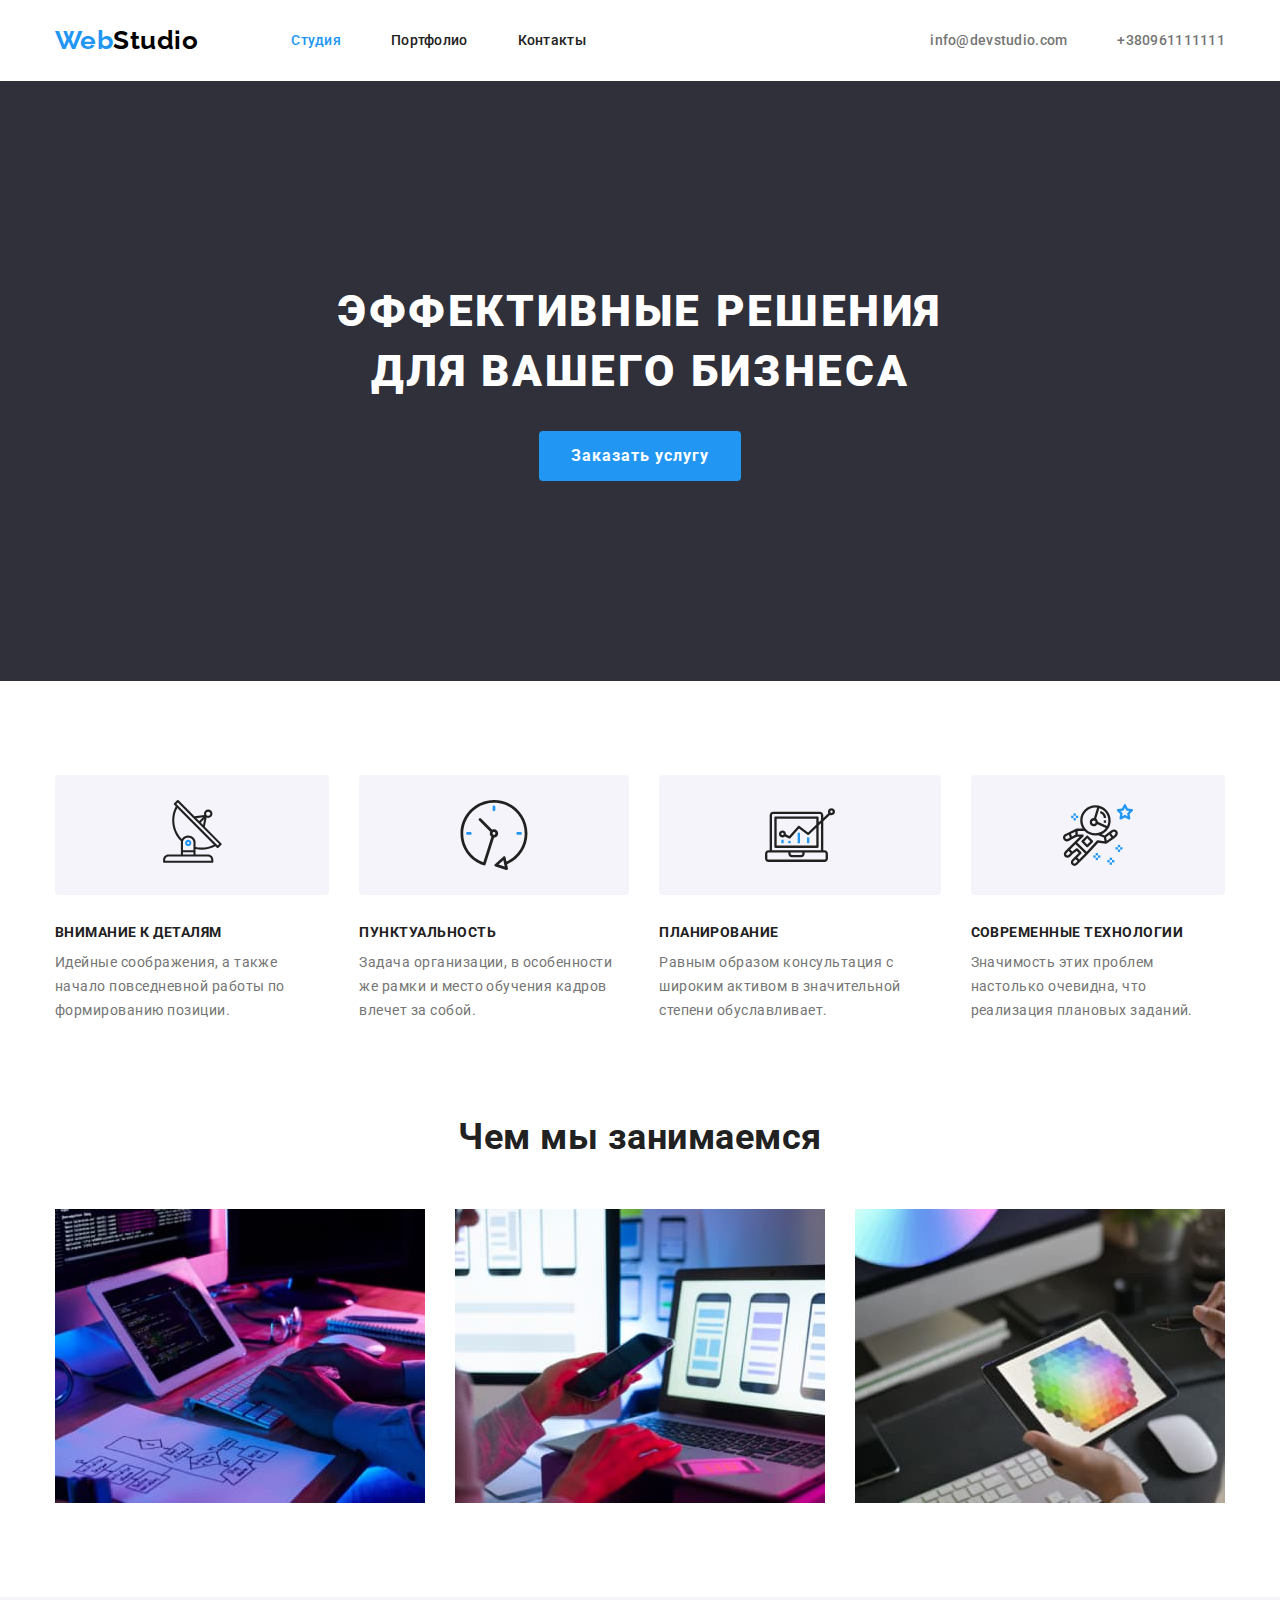
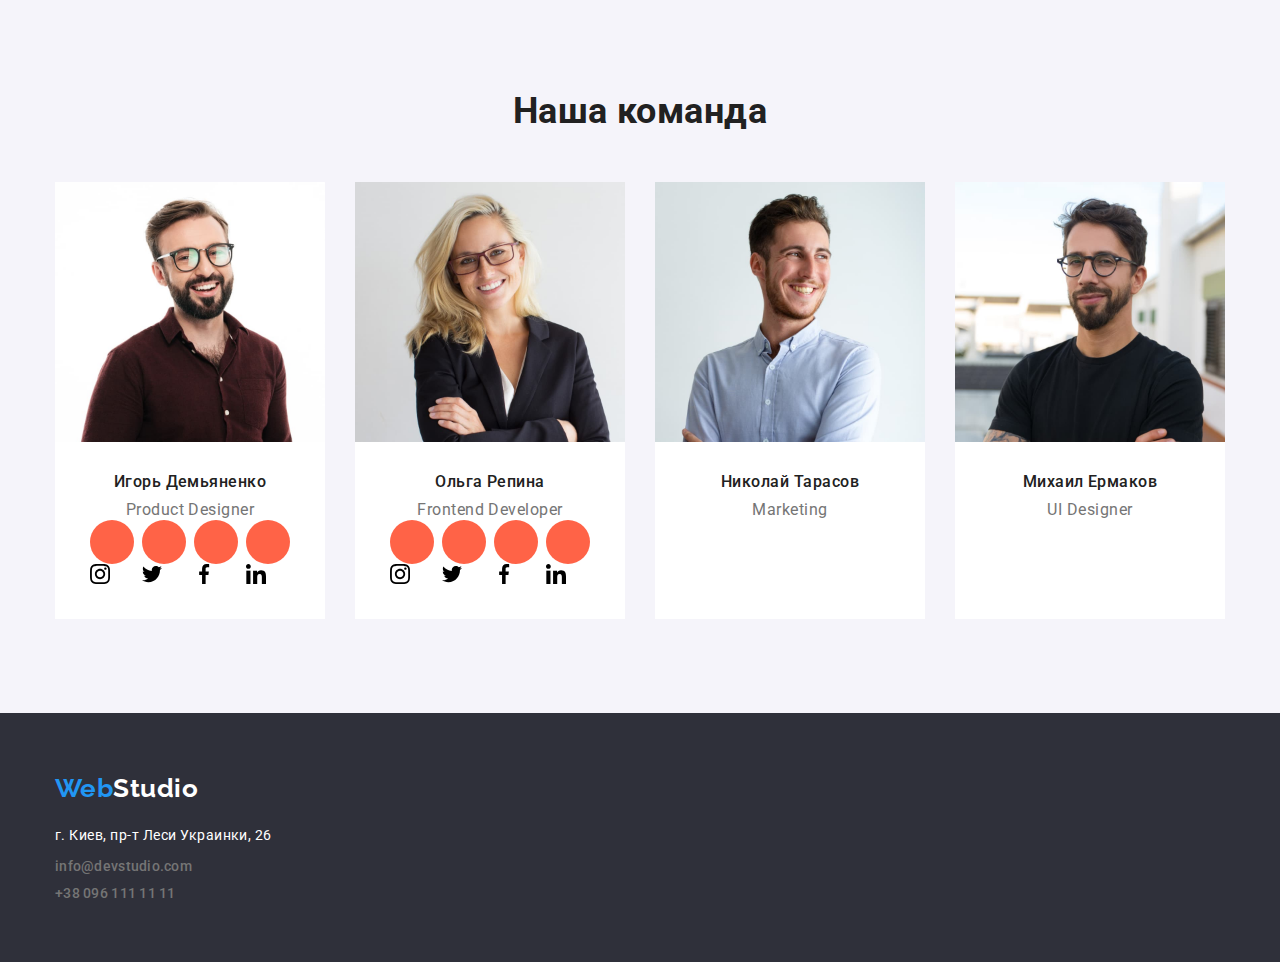
==== index.html @ 2768b6f4 "Добавляет иконки" ====
<!DOCTYPE html>
<html lang="ru">
<head>
    <meta charset="UTF-8">
    <meta http-equiv="X-UA-Compatible" content="IE=edge">
    <meta name="viewport" content="width=device-width, initial-scale=1.0">
    <title>Document</title>
    <link rel="preconnect" href="https://fonts.gstatic.com">
    <link href="https://fonts.googleapis.com/css2?family=Raleway:wght@700&family=Roboto:wght@400;500;700;900&display=swap" rel="stylesheet">
    <link rel="stylesheet" href="https://cdnjs.cloudflare.com/ajax/libs/modern-normalize/1.0.0/modern-normalize.min.css">
    <link rel="stylesheet" href="./css/styles.css">
</head>
<body>
    <!-- Шапка профиля -->
    <header class="header">
        <div class="container header-container">
        <nav class="navigation">
            <a class="logo underline" href="./index.html"> Web<span class="black-logo">Studio</span></a>
            <ul class="list menu">
                <li class="menu-item">
                    <a class="nav-link underline current " href="./index.html">Студия</a>
                </li>
                <li class="menu-item">
                    <a class="nav-link underline " href="./portfolio.html">Портфолио</a>
                </li>
                <li class="menu-item">
                    <a class="nav-link underline " href="">Контакты</a>
                </li>
            </ul>
        </nav>
        <!-- Адрес -->
        <ul class="list social">
            <li class="menu-item">
                
                <a class="social-links underline" href="mailto:info@devstudio.com">info@devstudio.com
                </a>
            </li>
            <li class="menu-item">
    
                <a class="social-links underline" href="tel:+380961111111">+380961111111</a></li>
        </ul>
    </div>
    </header>
           <!-- Герой -->
            <section class="section-background">
                    <h1 class="description">
                        Эффективные решения <br>для вашего бизнеса           
                     </h1>
                     <button class="button" type="button">Заказать услугу</button>   
            </section>
            <section class="section">
               <div class="container">
                <h2 class="visually-hidden">Особенности</h2>
                <ul class="list features">
                    <li class="features-text">
                        <div class="icon-bd">
                            <svg class="icon">
                                <use href="./images/symbol.svg#icon-antenna"></use>
                            </svg>
                        </div>
                        <h3 class="title">Внимание к деталям</h3>
                        <p class="text">Идейные соображения, а также начало повседневной работы по формированию позиции.  </p>

                    </li>
                    <li class="features-text">
                        <div class="icon-bd">
                            <svg class="icon">
                                <use href="./images/symbol.svg#icon-clock"></use>
                            </svg>
                        </div>
                        <h3 class="title">Пунктуальность</h3>
                        <p class="text">Задача организации, в особенности же рамки и место обучения кадров влечет за собой.  </p>
                    </li>
                    <li class="features-text">
                        <div class="icon-bd">
                            <svg class="icon">
                                <use href="./images/symbol.svg#icon-diagram"></use>
                            </svg>
                        </div>
                        <h3 class="title"  >Планирование</h3>
                        <p class="text">Равным образом консультация с широким активом в значительной степени обуславливает.  </p>
                    </li>
                    <li class="features-text">
                        <div class="icon-bd">
                            <svg class="icon">
                                <use href="./images/symbol.svg#icon-astronaut"></use>
                            </svg>
                        </div>
                        <h3 class="title"  >Современные технологии</h3>
                        <p class="text">Значимость этих проблем настолько очевидна, что реализация плановых заданий.  </p>
                    </li>
                </ul>
               </div>
            </section>
            <!--Чем мы занимаемся-->
            <section class="section-heading">
                   <div class="container">
                    <h2 class="heading">Чем мы занимаемся</h2>
                    <ul class="list work-item">
                        <li class="item">
                            <img src="./images/box1.jpg" alt="Человек печатает на клавиатуре" width="370">
                        </li>
                        <li class="item">
                            <img src="./images/img.jpg" alt="Телефон" width="370">
                        </li>
                        <li class="item">
                             <img src="./images/box3.jpg" alt="Планшет" width="370">
                        </li>
                    </ul>
                   </div>
        </section>
            <!--  команда  -->
            <section class="staff section">
        <div class="container">
            <h2 class="heading">Наша команда</h2>
                    <ul class="list-staff list ">
                        <li class="list-item-staff">
                    <img src="./images/1.jpg" alt="фото сотрудника 1" width="270">
                    <div class="staff-list-content">
                        <h3 class="title-list">Игорь Демьяненко</h3>
                    <p class="text-work" lang="en">Product Designer</p>
                   
                    <ul class="social-list list">
                        <li class="social-list-item">
                            <a class="social-list-link underline" href=""></a>
                            <svg class="social-list-icon">
                                <use href="./images/symbol.svg#icon-instagram"></use>
                            </svg>

                        </li>

                        <li class="social-list-item">
                            <a class="social-list-link underline" href=""></a>
                            <svg class="social-list-icon">
                                <use href="./images/symbol.svg#icon-twitter"></use>
                            </svg>
                        </li>

                        <li class="social-list-item">
                            <a class="social-list-link underline" href=""></a>
                            <svg class="social-list-icon">
                                <use href="./images/symbol.svg#icon-facebook"></use>
                            </svg>
                        </li>

                        <li class="social-list-item">
                            <a class="social-list-link underline" href=""></a>
                            <svg class="social-list-icon">
                                <use href="./images/symbol.svg#icon-linkedin"></use>
                            </svg>
                        </li>

                    </ul>
                    </div>
                        </li>
                        <li class="list-item-staff">
                    <img src="./images/2.jpg" alt="фото сотрудника 2" width="270">
                    <div class="staff-list-content">
                        <h3 class="title-list">Ольга Репина</h3>
                    <p class="text-work" lang="en">Frontend Developer</p>
                    <ul class="social-list list">
                        <li class="social-list-item">
                            <a class="social-list-link underline" href=""></a>
                            <svg class="social-list-icon">
                                <use href="./images/symbol.svg#icon-instagram"></use>
                            </svg>

                        </li>

                        <li class="social-list-item">
                            <a class="social-list-link underline" href=""></a>
                            <svg class="social-list-icon">
                                <use href="./images/symbol.svg#icon-twitter"></use>
                            </svg>
                        </li>

                        <li class="social-list-item">
                            <a class="social-list-link underline" href=""></a>
                            <svg class="social-list-icon">
                                <use href="./images/symbol.svg#icon-facebook"></use>
                            </svg>
                        </li>

                        <li class="social-list-item">
                            <a class="social-list-link underline" href=""></a>
                            <svg class="social-list-icon">
                                <use href="./images/symbol.svg#icon-linkedin"></use>
                            </svg>
                        </li>

                    </ul>
                    </div>
                        </li>
                        <li class="list-item-staff">
                    <img src="./images/3.jpg" alt="фото сотрудника 3 " width="270">
                    <div class="staff-list-content">
                        <h3 class="title-list">Николай Тарасов</h3>
                    <p class="text-work" lang="en">Marketing</p>
                    </div>
                        </li>
                        <li class="list-item-staff">
                    <img src="./images/4.jpg" alt="фото сотрудника 4" width="270">
                    <div class="staff-list-content">
                        <h3 class="title-list">Михаил Ермаков</h3>
                    <p class="text-work" lang="en">UI Designer</p>
                    </div>
                        </li>
                        </ul>
        </div>
            </section>
            <!-- Футер -->
            <main>
            <footer class="page-footer">
               <div class="container">
                <a class="logo-footer underline" href="./index.html"> Web<span class="white-logo">Studio</span></a>
                <address class="address">
                    <ul class="list address-link-footer">
                        <li class="list-item-list">
                            <a class="address-link  underline" href="https://goo.gl/maps/HCuwmD3rSAXzaj4Q9"
                                target="_blank"
                                rel="noreferrer noopener">г. Киев, пр-т Леси Украинки, 26</a>
                        </li>
                        <li class="list-item-list">
                        <a class="social-links-footer underline" href="mailto:info@devstudio.com">info@devstudio.com</a> 
                    </li>
                    <li class="list-item-list">
                        <a class="social-links-footer underline" href="tel:+380961111111">+38 096 111 11 11</a>
                    </li>
            </ul>
            </address>
               </div>
    
            </footer>
    </main>
</body>
</html>
---- css/styles.css ----
:root {
    --title-color: #212121;
    --main-font: 'Roboto', sans-serif;
    --accent-color: #2196F3;
    --logo-text: #000000;
    --page-color:#ffffff;
    --text-color:#757575;
    --background-color:#2F303A;
    --lines-for-frame: #eeeeee ;
}

h1,
h2,
h3,
h4,
h5,
h6,
p {
  margin-top: 0;
  margin-bottom: 0;
}

ul,
ol {
  margin-top: 0;
  margin-bottom: 0;
  padding-left: 0;
}

img {
  display: block;
}

.underline{
    text-decoration: none;
        }
        
.list{
    list-style: none;
}

.section{
  padding-top: 94px;
  padding-bottom: 94px;
}
.section-heading{
  padding-bottom: 94px;
}

body{
    color:  var(--title-color);
    font-family: var(--main-font);
    letter-spacing: 0.03em;
}

.container{
    width: 1200px;
    padding-left: 15px;
    padding-right: 15px;
    margin-left: auto;
    margin-right: auto; 

 
  }
/* ЛОГОТИП */
.logo, .black-logo{
font-family: 'Raleway', sans-serif;
font-weight: 700;
font-size: 26px;
line-height: 1.20;
color: var(--accent-color);
}

.logo{
  margin-right: 93px;
  display: inline-block;
}

.black-logo{
    color: var(--logo-text) ;   
}
.white-logo{
    color: var(--page-color);
}

/* ============= COMPONENTS ============= */

.header-container {
    display: flex;
    align-items: center;
    justify-content: space-between;
  
  }

.navigation {
  display: flex;
    align-items: center;
  }

.menu {
    display: flex;
    align-items: center;
  }
  .menu-item:not(:last-child){
  margin-right: 50px;    
  }
  
  .header {
    padding-top: 25px;
    padding-bottom: 25px;
  }

.nav-link{
font-weight: 500;
font-size: 14px;
line-height: 1.14;
letter-spacing: 0.02em;
color: var(--title-color);  
}

.nav-link:hover,
.nav-link:focus{
color: var(--accent-color);
}

.current{
    color: var(--accent-color);
}

.social{
display: flex;

}

    /* КНОПКА  */
.button{
background: var(--accent-color);
font-family: inherit;
font-weight: 700;
font-size: 16px;
line-height: 1.87;
align-items: center;
text-align: center;
letter-spacing: 0.06em;
padding: 10px 32px;
color: var(--page-color);
border: none;
cursor: pointer;
display: flex;
margin: 0 auto;
border-radius: 4px;

}

.button:hover{
  background-color: #188ce8;
  box-shadow: 0px 4px 4px rgba(0, 0, 0, 0.15);
}
/* ГОЛОВНОЙ ЗАГОЛОВОК */
.section-background{
  background: var(--background-color);
  padding-top:200px;
  padding-bottom: 200px;  
}

.paragraph-text{
  font-size: 14px;
  line-height: 24px;
  color: var(--text-color);
  }

.main-title{
font-weight: 700;
font-size: 14px;
line-height: 1.14;
text-transform: uppercase;
color: var(--title-color);
}

.description{
 font-weight: 900;
font-size: 44px;
line-height: 60px;
letter-spacing: 0.06em;
text-transform: uppercase;
text-align: center;
color: var(--page-color);
margin-bottom: 30px;
}

.staff{
  background-color:  #F5F4FA;;
}

.heading{
font-weight: 700;
font-size: 36px;
line-height: 1.16;
text-align: center;
margin-bottom: 50px;
}

.text-work{
    font-size: 16px;
    line-height: 1.18;
    text-align: center;
    color: var(--text-color); 
}

.title{
font-weight: 700;
font-size: 14px;
line-height: 1.14;
margin-bottom: 10px;
text-transform: uppercase;
}

.text{
font-size: 14px;
line-height: 1.71;
color: var(--text-color);
}
.title-list-card{
  font-weight: 700;
font-size: 18px;
line-height: 2;
letter-spacing: 0.06em;
color: var(--title-color);
margin-bottom: 10px;
}

.title-list{
  font-weight: 500;
  font-size: 16px;
  line-height: 1.19;
  text-align: center;
  margin-bottom: 10px;
  color: var(--title-color);

}

.text-list{
font-size: 16px;
line-height: 1.87;
color: var(--text-color);
}

.list-staff{
display: flex;
margin-left: -30px;
margin-top: -30px;
}

.list-item-staff{
  flex-basis: calc((100% - 120px) / 4);
  margin-left: 30px;
  margin-top: 30px;
  background-color: var(--page-color);
}
.staff-list-content{
padding-top: 30px;
padding-bottom: 30px;
 margin-left: 35px;
margin-right: 35px;
}

.item{
flex-basis: calc((100% - 90px) / 3);
margin-left: 30px;
margin-top: 30px;
}

.work-item{
display: flex;
margin-left: -30px;
  margin-top: -30px;
}

.features{
  display: flex;
  margin-left: -30px;
  margin-top: -30px;
}

.features-text{
margin-left: 30px;
margin-top: 30px;
}
                /* КНОПКА ПОРТФОЛИО */
              
.button-list{
  cursor: pointer;
  font-family: inherit;
  font-weight: 500;
  font-size: 16px;
  line-height: 1.62;
  text-align: center;
  padding: 6px 22px;
  border-radius: 4px;
  border-style: none;

  }
  .button-list:hover,
  .button-list:focus{
  background-color: var(--accent-color);
  color: var(--page-color);
  box-shadow: 0px 3px 1px rgba(0, 0, 0, 0.1), 0px 1px 2px rgba(0, 0, 0, 0.08), 0px 2px 2px rgba(0, 0, 0, 0.12);
  }

.list-button-list{
display: flex;
justify-content: center;
margin: 0 0 50px 0;
}
.button-title:not(:last-child){
  margin-right: 8px;
}
              /* КОНЕЦ КНОПКА ПОРТФОЛИО */

              /* ПОТФОЛИО КАРТОЧКИ */

.card-list{
padding: 20px 24px;
border-left: 1px solid  var(--lines-for-frame)  ;
border-bottom: 1px solid var(--lines-for-frame)  ;
border-right: 1px solid  var(--lines-for-frame) ;
}             
              
.card-set{
  display: flex;
  flex-wrap: wrap;

margin-left: -30px;
  margin-top: -30px;
}

.card{
  flex-basis: calc(100% / 3 - 30px);
  margin-left: 30px;
  margin-top: 30px;
}

/* КОНЕЦ ФОРТФОЛИО КАРТОЧКИ */

/* ФУТЕР */
.page-footer{
    background: var(--background-color);
    padding: 60px 15px;
    margin-bottom: 0;
 }

 .address{
   font-style: normal;
 }              

.list-item-list:not(:last-child){
  margin-bottom: 9px;
}
/* ЛОГОТИП ФУТЕР */

.logo-footer{
  font-family: 'Raleway', sans-serif;
  font-weight: 700;
  font-size: 26px;
  line-height: 1.19;
  color: var(--accent-color);
  margin-bottom: 20px;
  display: inline-block;
}

.white-logo{
  color: var(--page-color);
}

/* КОНЕЦ ЛОГОТИПА */
.address-link{
  font-size: 14px;
  line-height: 1.71;
  color: var(--page-color);    
  
}
.address-link:hover,
.address-link:focus{
  color: var(--accent-color);
}

.social-links{
  font-weight: 500;
  font-size: 14px;
  line-height: 1.14;
  letter-spacing: 0.02em;
  color: var(--text-color);
} 

  .social-links:hover,
  .social-links:focus{
  color: var(--accent-color);
  }

.social-links-footer{
  font-weight: 500;
  font-size: 14px;
  line-height: 1.14;
  letter-spacing: 0.02em;
  color: var(--text-color);
}

.social-links-footer:hover,
.social-links-footer:focus{
  color: var(--accent-color);
}
  /* КОНЕЦ ФУТЕРА */
  
  .visually-hidden {
    position: absolute;
    width: 1px;
    height: 1px;
    margin: -1px;
    border: 0;
    padding: 0;
    
    white-space: nowrap;
    clip-path: inset(100%);
    clip: rect(0 0 0 0);
    overflow: hidden;
  }

.social-list{
  display: flex;
justify-content: space-between;
}



.social-list-link{
display: flex;
justify-content: center;
align-items: center;
width: 44px;
height: 44px;
background-color: tomato;
border-radius: 50%;


}

.social-list-link:hover .social-list-icon,
.social-list-link:focus .social-list-icon {
fill: var(--accent-color);
}


.social-list-icon{
width: 20px;
height: 20px;
}

.icon-bd{
  height: 120px;
  border-radius: 4px;
  margin-bottom: 30px;
  background-color: #F5F4FA;
  display: flex;
  justify-content: center;
  align-items: center;
}

.icon{
  width: 70px;
  height: 70px;
}
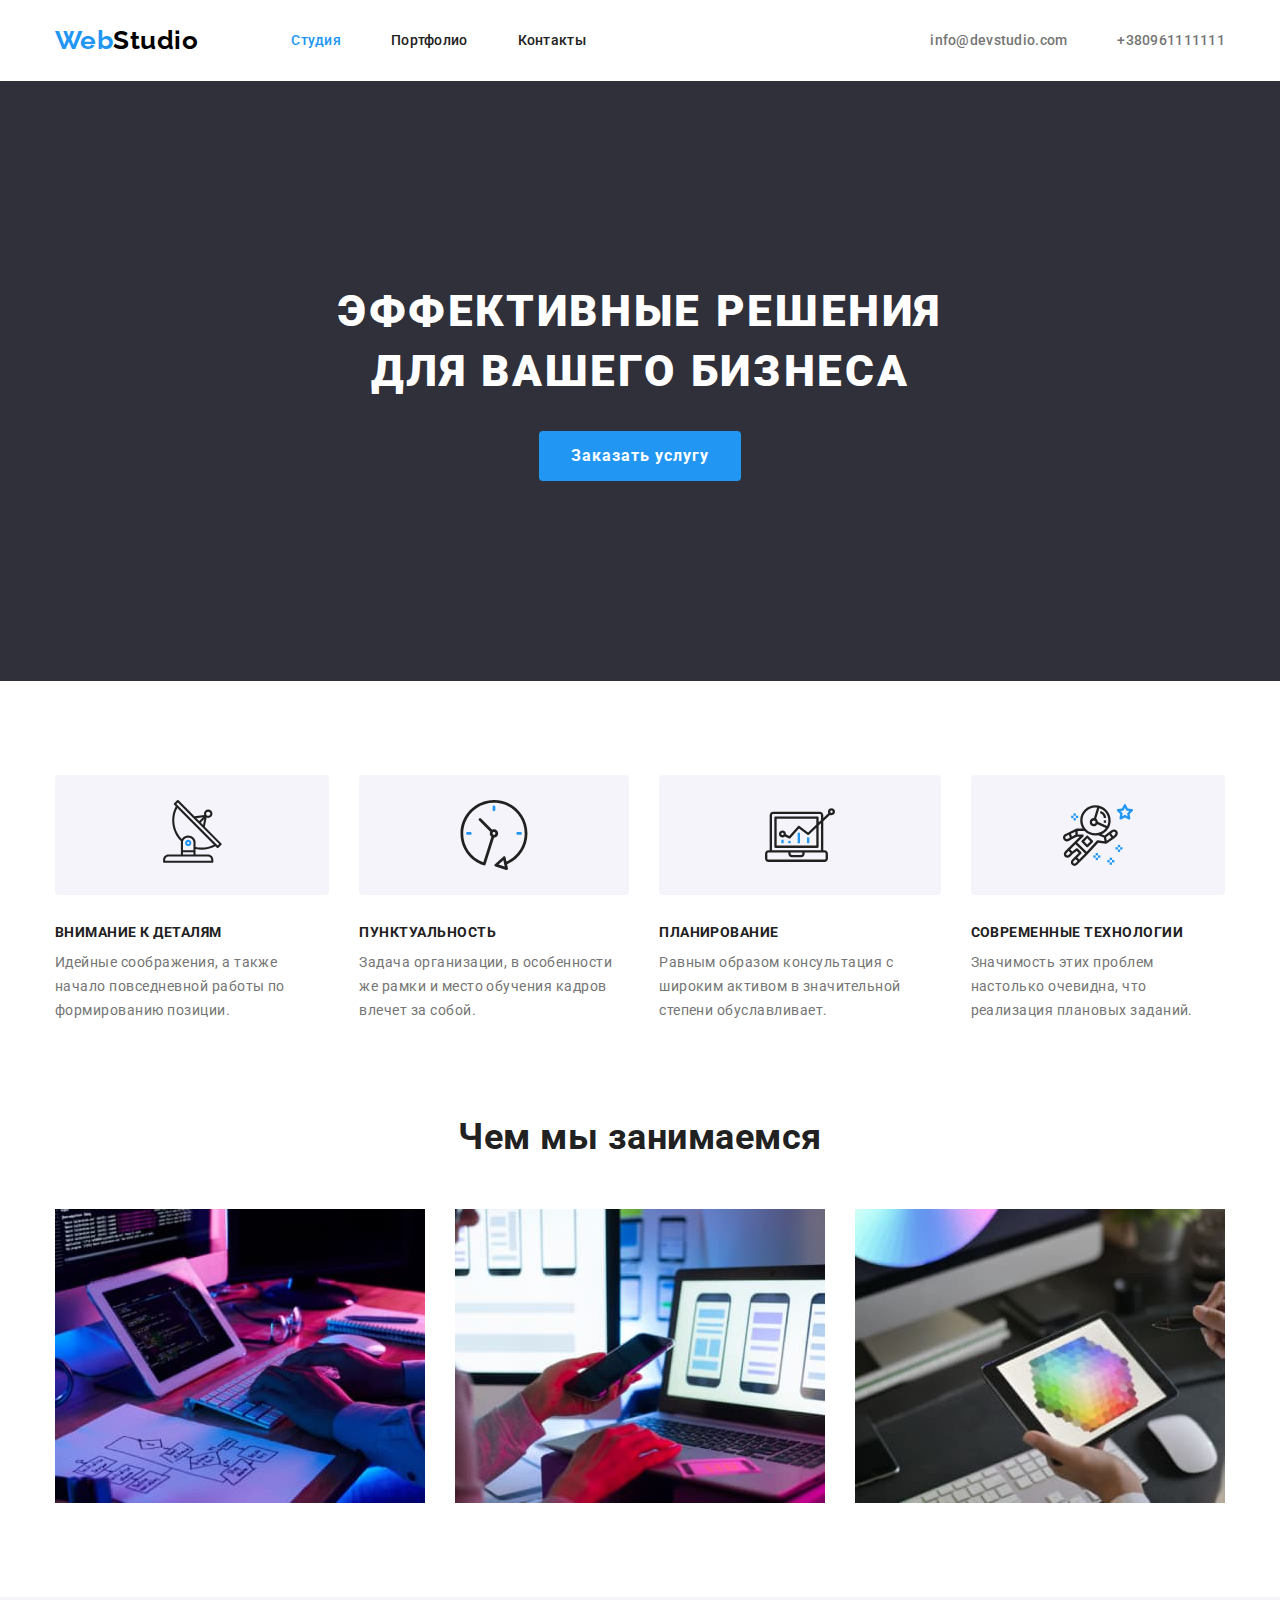
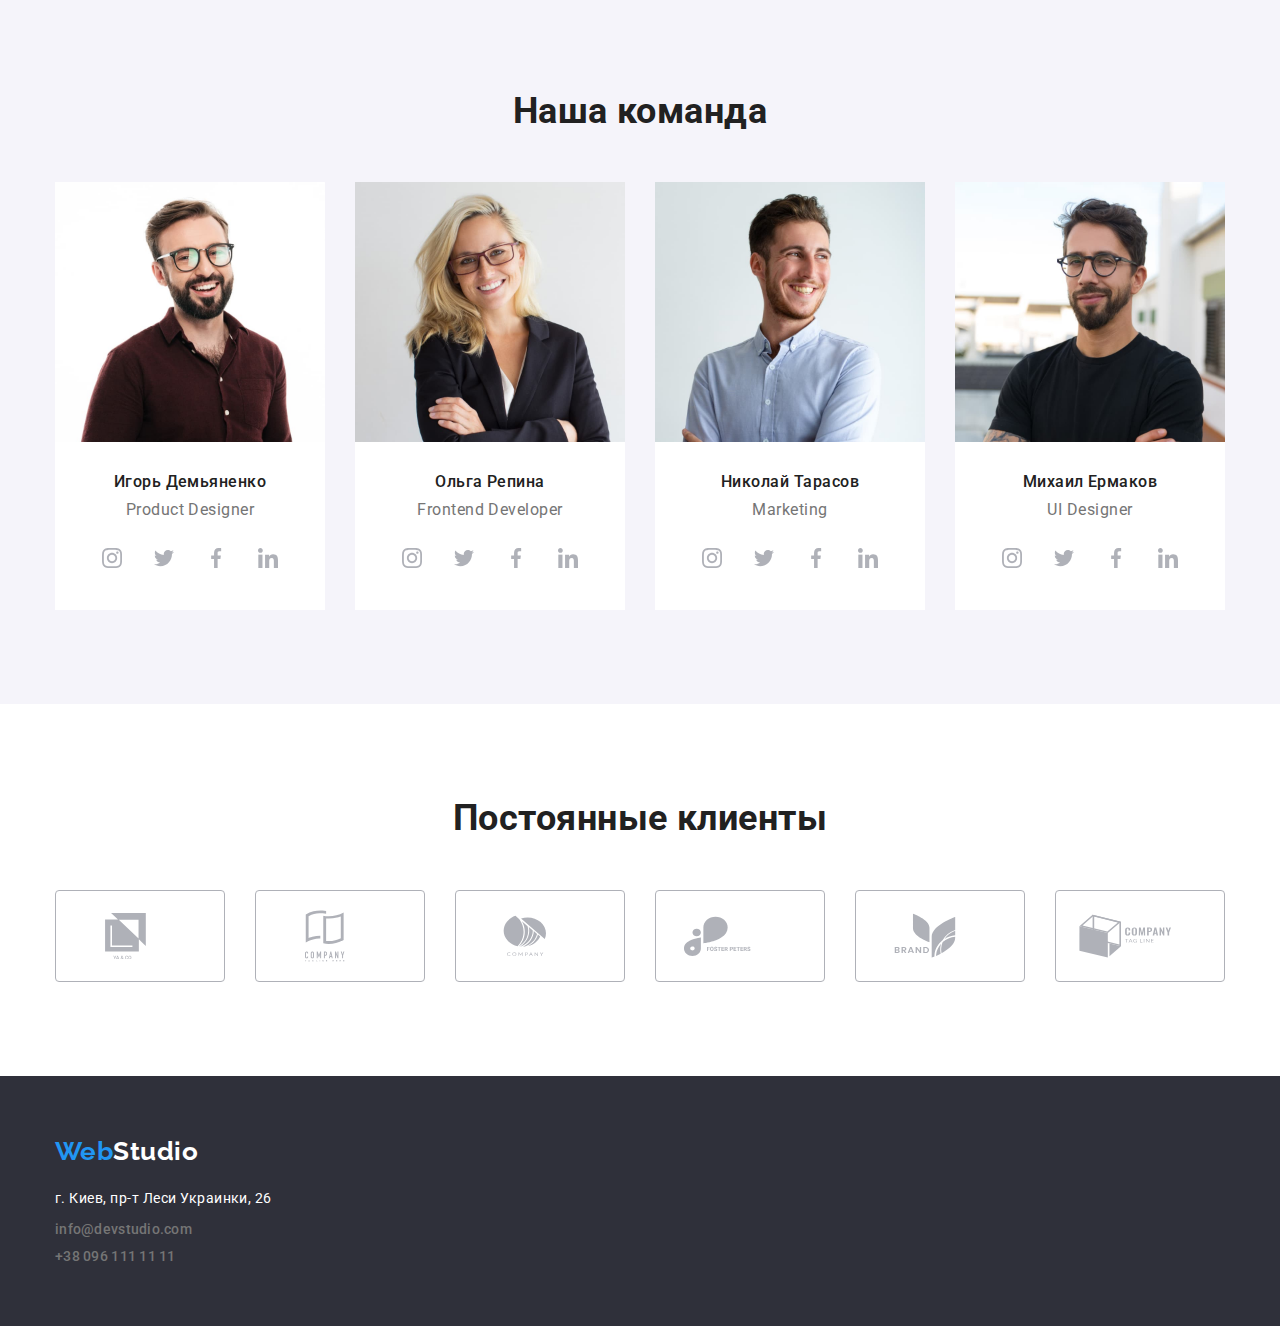
==== commit 03b4733c: "Делает розметку свд" ====
--- a/index.html
+++ b/index.html
@@ -31,12 +31,17 @@
         <!-- Адрес -->
         <ul class="list social">
             <li class="menu-item">
-                
+                <!-- <svg class="icon-">
+                    <use href="./images/symbol.svg#icon-envelope"></use>
+                </svg> -->
                 <a class="social-links underline" href="mailto:info@devstudio.com">info@devstudio.com
+            
                 </a>
             </li>
             <li class="menu-item">
-    
+                <!-- <svg class="icon-">
+                    <use href="./images/symbol.svg#icon-smartphone"></use>
+                </svg> -->
                 <a class="social-links underline" href="tel:+380961111111">+380961111111</a></li>
         </ul>
     </div>
@@ -122,32 +127,35 @@
                    
                     <ul class="social-list list">
                         <li class="social-list-item">
-                            <a class="social-list-link underline" href=""></a>
+                            <a class="social-list-link underline" href="">
                             <svg class="social-list-icon">
                                 <use href="./images/symbol.svg#icon-instagram"></use>
                             </svg>
-
-                        </li>
-
-                        <li class="social-list-item">
-                            <a class="social-list-link underline" href=""></a>
+                        </a>
+                        </li>
+
+                        <li class="social-list-item">
+                            <a class="social-list-link underline" href="">
                             <svg class="social-list-icon">
                                 <use href="./images/symbol.svg#icon-twitter"></use>
                             </svg>
-                        </li>
-
-                        <li class="social-list-item">
-                            <a class="social-list-link underline" href=""></a>
+                        </a>
+                        </li>
+
+                        <li class="social-list-item">
+                            <a class="social-list-link underline" href="">
                             <svg class="social-list-icon">
                                 <use href="./images/symbol.svg#icon-facebook"></use>
                             </svg>
-                        </li>
-
-                        <li class="social-list-item">
-                            <a class="social-list-link underline" href=""></a>
+                        </a>
+                        </li>
+
+                        <li class="social-list-item">
+                            <a class="social-list-link underline" href="">
                             <svg class="social-list-icon">
                                 <use href="./images/symbol.svg#icon-linkedin"></use>
                             </svg>
+                        </a>
                         </li>
 
                     </ul>
@@ -160,32 +168,35 @@
                     <p class="text-work" lang="en">Frontend Developer</p>
                     <ul class="social-list list">
                         <li class="social-list-item">
-                            <a class="social-list-link underline" href=""></a>
+                            <a class="social-list-link underline" href="">
                             <svg class="social-list-icon">
                                 <use href="./images/symbol.svg#icon-instagram"></use>
                             </svg>
-
-                        </li>
-
-                        <li class="social-list-item">
-                            <a class="social-list-link underline" href=""></a>
+                        </a>
+                        </li>
+
+                        <li class="social-list-item">
+                            <a class="social-list-link underline" href="">
                             <svg class="social-list-icon">
                                 <use href="./images/symbol.svg#icon-twitter"></use>
                             </svg>
-                        </li>
-
-                        <li class="social-list-item">
-                            <a class="social-list-link underline" href=""></a>
+                        </a>
+                        </li>
+
+                        <li class="social-list-item">
+                            <a class="social-list-link underline" href="">
                             <svg class="social-list-icon">
                                 <use href="./images/symbol.svg#icon-facebook"></use>
                             </svg>
-                        </li>
-
-                        <li class="social-list-item">
-                            <a class="social-list-link underline" href=""></a>
+                        </a>
+                        </li>
+
+                        <li class="social-list-item">
+                            <a class="social-list-link underline" href="">
                             <svg class="social-list-icon">
                                 <use href="./images/symbol.svg#icon-linkedin"></use>
                             </svg>
+                        </a>
                         </li>
 
                     </ul>
@@ -196,6 +207,40 @@
                     <div class="staff-list-content">
                         <h3 class="title-list">Николай Тарасов</h3>
                     <p class="text-work" lang="en">Marketing</p>
+                    <ul class="social-list list">
+                        <li class="social-list-item">
+                            <a class="social-list-link underline" href="">
+                            <svg class="social-list-icon">
+                                <use href="./images/symbol.svg#icon-instagram"></use>
+                            </svg>
+                        </a>
+                        </li>
+
+                        <li class="social-list-item">
+                            <a class="social-list-link underline" href="">
+                            <svg class="social-list-icon">
+                                <use href="./images/symbol.svg#icon-twitter"></use>
+                            </svg>
+                        </a>
+                        </li>
+
+                        <li class="social-list-item">
+                            <a class="social-list-link underline" href="">
+                            <svg class="social-list-icon">
+                                <use href="./images/symbol.svg#icon-facebook"></use>
+                            </svg>
+                        </a>
+                        </li>
+
+                        <li class="social-list-item">
+                            <a class="social-list-link underline" href="">
+                            <svg class="social-list-icon">
+                                <use href="./images/symbol.svg#icon-linkedin"></use>
+                            </svg>
+                        </a>
+                        </li>
+
+                    </ul>
                     </div>
                         </li>
                         <li class="list-item-staff">
@@ -203,11 +248,95 @@
                     <div class="staff-list-content">
                         <h3 class="title-list">Михаил Ермаков</h3>
                     <p class="text-work" lang="en">UI Designer</p>
+                    <ul class="social-list list">
+                        <li class="social-list-item">
+                            <a class="social-list-link underline" href="">
+                            <svg class="social-list-icon">
+                                <use href="./images/symbol.svg#icon-instagram"></use>
+                            </svg>
+                        </a>
+                        </li>
+
+                        <li class="social-list-item">
+                            <a class="social-list-link underline" href="">
+                            <svg class="social-list-icon">
+                                <use href="./images/symbol.svg#icon-twitter"></use>
+                            </svg>
+                        </a>
+                        </li>
+
+                        <li class="social-list-item">
+                            <a class="social-list-link underline" href="">
+                            <svg class="social-list-icon">
+                                <use href="./images/symbol.svg#icon-facebook"></use>
+                            </svg>
+                        </a>
+                        </li>
+
+                        <li class="social-list-item">
+                            <a class="social-list-link underline" href="">
+                            <svg class="social-list-icon">
+                                <use href="./images/symbol.svg#icon-linkedin"></use>
+                            </svg>
+                        </a>
+                        </li>
+
+                    </ul>
                     </div>
                         </li>
                         </ul>
         </div>
             </section>
+            <section class="section-client">
+                <div class="container">
+                <h2 class="client">Постоянные клиенты</h2>
+                <ul class="icon-client list">
+                    <li class="client-list">
+                        <a class="icon-link" href="">
+                            <svg class="icon-client" width="41px" height="46.7px">
+                                <use  href="./images/symbol.svg#icon-group"></use>
+                            </svg>
+                        </a>
+                    </li>
+                    <li class="client-list">
+                        <a class="icon-link" href="">
+                            <svg class="icon-client" width="40px" height="52px">
+                                <use  href="./images/symbol.svg#icon-group1"></use>
+                            </svg>
+                        </a>
+                    </li>
+                    <li class="client-list">
+                        <a class="icon-link" href="">
+                            <svg class="icon-client" width="43.46px" height="41.18px">
+                                <use  href="./images/symbol.svg#icon-Object"></use>
+                            </svg>
+                        </a>
+                    </li>
+                    <li class="client-list">
+                        <a class="icon-link" href="">
+                            <svg class="icon-client" width="84.44px" height="40.62px">
+                                <use href="./images/symbol.svg#icon-group2"></use>
+                            </svg>
+                        </a>
+                    </li>
+                    <li class="client-list">
+                        <a class="icon-link" href="">
+                            <svg class="icon-client" width="62.54px" height="45.43px">
+                                <use href="./images/symbol.svg#icon-group3"></use>
+                            </svg>
+                        </a>
+                    </li>
+                    <li class="client-list">
+                        <a class="icon-link" href="">
+                            <svg class="icon-client" width="92.79px" height="43.93px">
+                                <use href="./images/symbol.svg#icon-group4"></use>
+                            </svg>
+                        </a>
+                    </li>
+                </ul>
+            </div>
+            </section>
+        
             <!-- Футер -->
             <main>
             <footer class="page-footer">
--- a/css/styles.css
+++ b/css/styles.css
@@ -205,6 +205,7 @@
     line-height: 1.18;
     text-align: center;
     color: var(--text-color); 
+    margin-bottom: 16px;
 }
 
 .title{
@@ -430,7 +431,10 @@
 justify-content: space-between;
 }
 
-
+.social-list-link:hover,
+.social-list-link:focus{
+  background-color: var(--accent-color);
+}
 
 .social-list-link{
 display: flex;
@@ -438,7 +442,7 @@
 align-items: center;
 width: 44px;
 height: 44px;
-background-color: tomato;
+background-color: transparent;
 border-radius: 50%;
 
 
@@ -446,13 +450,14 @@
 
 .social-list-link:hover .social-list-icon,
 .social-list-link:focus .social-list-icon {
-fill: var(--accent-color);
+fill: var(--page-color);
 }
 
 
 .social-list-icon{
 width: 20px;
 height: 20px;
+fill: #AFB1B8;
 }
 
 .icon-bd{
@@ -468,4 +473,52 @@
 .icon{
   width: 70px;
   height: 70px;
-}+}
+
+
+.client{
+font-weight: 700;
+font-size: 36px;
+line-height: 1.16;
+text-align: center;
+margin-bottom: 50px;
+}
+
+.section-client{
+padding-bottom: 94px;
+padding-top: 94px;
+}
+
+.icon-link{
+    display: flex;
+    justify-content: center;
+    align-items: center;
+    width: 170px;
+    height: 92px;
+    border-radius: 4px;
+    border: 1px solid #afb1b8;
+    fill: #afb1b8;
+    margin-left: 30px;
+
+}
+
+.client-list:hover .icon-link, 
+.client-list:focus .icon-link{
+  fill: var(--accent-color);
+}
+
+.client-list{
+
+  
+}
+
+.icon-client{
+  display: flex;
+  margin-left: calc(-1 * 30px);
+  
+  
+}
+
+
+/* margin-top: 16px;
+  margin-left: 30px;   */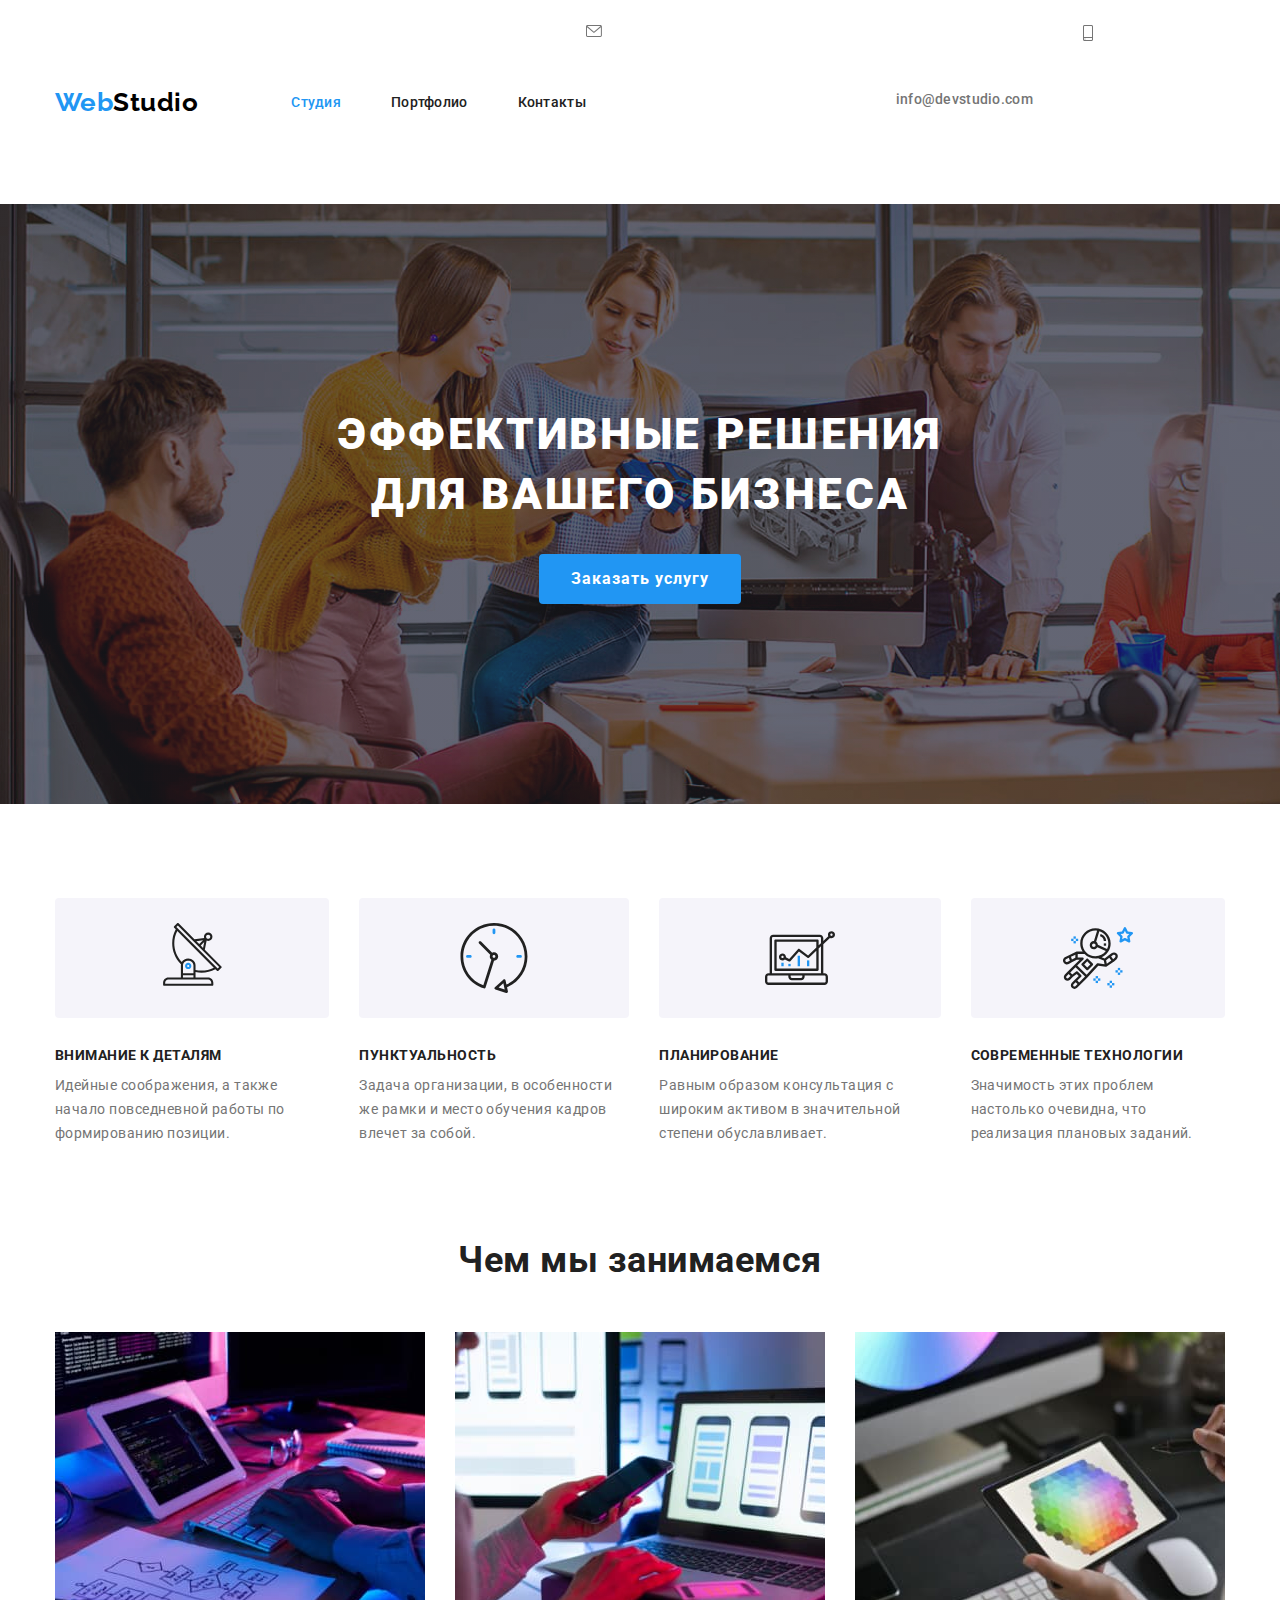
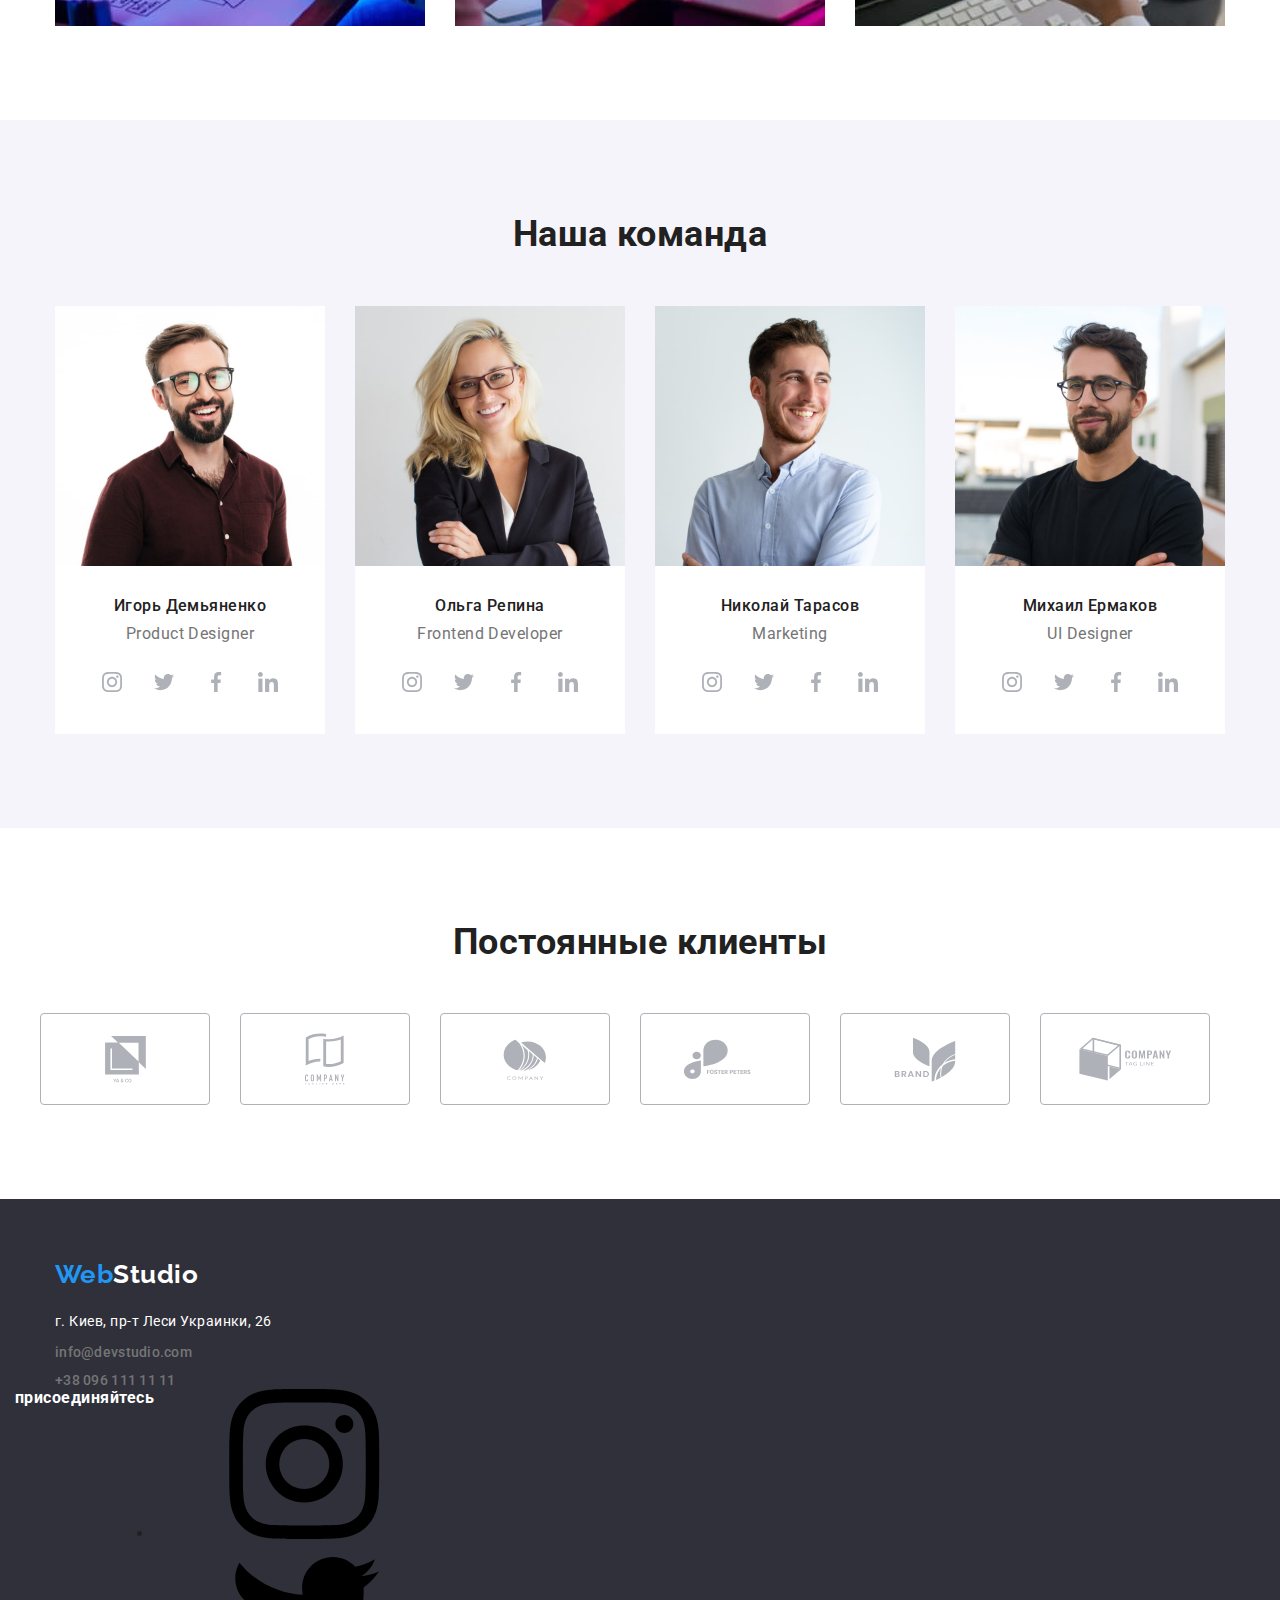
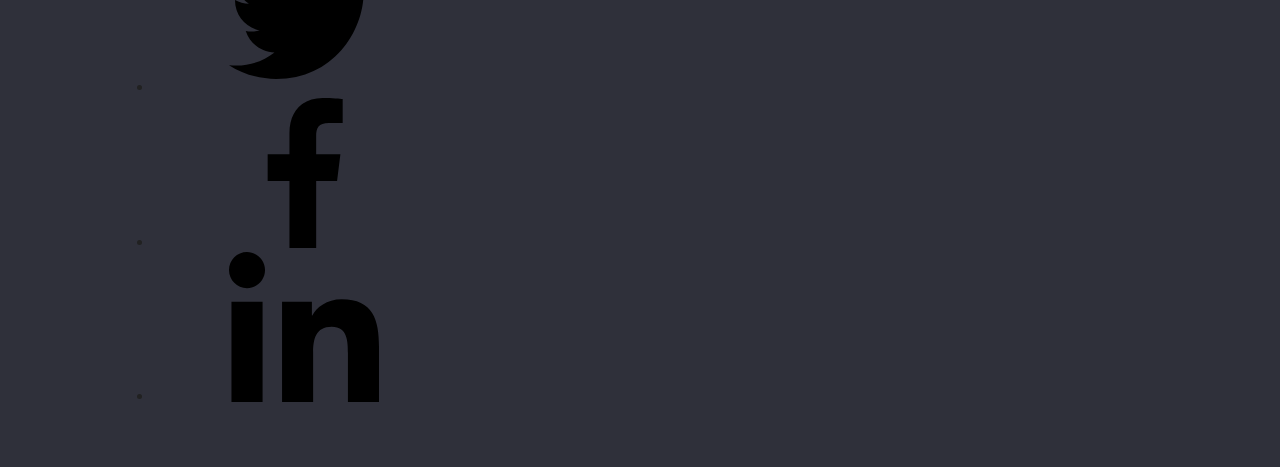
==== commit 053701eb: "Деет фон" ====
--- a/index.html
+++ b/index.html
@@ -31,23 +31,27 @@
         <!-- Адрес -->
         <ul class="list social">
             <li class="menu-item">
-                <!-- <svg class="icon-">
-                    <use href="./images/symbol.svg#icon-envelope"></use>
-                </svg> -->
-                <a class="social-links underline" href="mailto:info@devstudio.com">info@devstudio.com
-            
+               
+                <a class="social-links underline" href="mailto:info@devstudio.com">
+                    <svg class="icon-header">
+                        <use href="./images/symbol.svg#icon-envelope" width="16px" height="12px"> </use>
+                    </svg>
+                    info@devstudio.com
                 </a>
             </li>
             <li class="menu-item">
-                <!-- <svg class="icon-">
-                    <use href="./images/symbol.svg#icon-smartphone"></use>
-                </svg> -->
-                <a class="social-links underline" href="tel:+380961111111">+380961111111</a></li>
+            
+                <a class="social-links underline" href="tel:+380961111111">
+                    <svg class="icon-header">
+                    <use href="./images/symbol.svg#icon-smartphone" width="10px" height="16px"></use>
+                </svg>
+                +380961111111
+                </a></li>
         </ul>
     </div>
     </header>
            <!-- Герой -->
-            <section class="section-background">
+            <section class="section-background background-images">
                     <h1 class="description">
                         Эффективные решения <br>для вашего бизнеса           
                      </h1>
@@ -356,7 +360,37 @@
                         <a class="social-links-footer underline" href="tel:+380961111111">+38 096 111 11 11</a>
                     </li>
             </ul>
+
             </address>
+               </div>
+               <div class="social-foorer ">
+                <b class="social-foorer-list">присоединяйтесь</b>
+                <ul class="">
+                    <li>
+                        <a href=""></a>
+                        <svg class="">
+                            <use href="./images/symbol.svg#icon-instagram"></use>
+                        </svg>
+                    </li>
+                    <li>
+                        <a href=""></a>
+                        <svg class="">
+                            <use href="./images/symbol.svg#icon-twitter"></use>
+                        </svg>
+                    </li>
+                    <li>
+                        <a href=""></a>
+                        <svg class="">
+                            <use href="./images/symbol.svg#icon-facebook"></use>
+                        </svg>
+                    </li>
+                    <li>
+                        <a href=""></a>
+                        <svg class="">
+                            <use href="./images/symbol.svg#icon-linkedin"></use>
+                        </svg>
+                    </li>
+                </ul>
                </div>
     
             </footer>
--- a/css/styles.css
+++ b/css/styles.css
@@ -151,6 +151,8 @@
 border-radius: 4px;
 
 }
+.icon-header{
+}
 
 .button:hover{
   background-color: #188ce8;
@@ -161,7 +163,23 @@
   background: var(--background-color);
   padding-top:200px;
   padding-bottom: 200px;  
-}
+  background-image: linear-gradient(
+  rgba(47, 48, 58, 0.4),
+  rgba(47, 48, 58, 0.4)), 
+  url("..//images2/bg.jpg");
+  background-size: cover;
+  background-repeat: no-repeat;
+ max-width: 1600px;
+  height: 600px;
+  margin-left: auto;
+  margin-right: auto
+ 
+}
+
+.background-images{
+  dddddd
+}
+
 
 .paragraph-text{
   font-size: 14px;
@@ -391,7 +409,14 @@
   line-height: 1.14;
   letter-spacing: 0.02em;
   color: var(--text-color);
+  align-items: center;
+  display: inline-flex; 
+
 } 
+.icon-header{
+  margin-right: 10px;
+fill: #757575;;
+}
 
   .social-links:hover,
   .social-links:focus{
@@ -489,36 +514,36 @@
 padding-top: 94px;
 }
 
+.icon-client{
+justify-content: center;
+display: flex;
+}
+
+.client-list{
+  margin-right: 30px;
+}
+
 .icon-link{
-    display: flex;
-    justify-content: center;
+  display: flex;
+  justify-content: center;
     align-items: center;
     width: 170px;
     height: 92px;
     border-radius: 4px;
     border: 1px solid #afb1b8;
     fill: #afb1b8;
-    margin-left: 30px;
-
-}
+}
+
 
 .client-list:hover .icon-link, 
 .client-list:focus .icon-link{
   fill: var(--accent-color);
 }
 
-.client-list{
-
-  
-}
-
-.icon-client{
-  display: flex;
-  margin-left: calc(-1 * 30px);
-  
-  
-}
-
-
-/* margin-top: 16px;
-  margin-left: 30px;   */+.social-foorer-list{
+  display: flex;
+  color: var(--page-color);
+}
+.social-foorer{
+  display: flex;
+}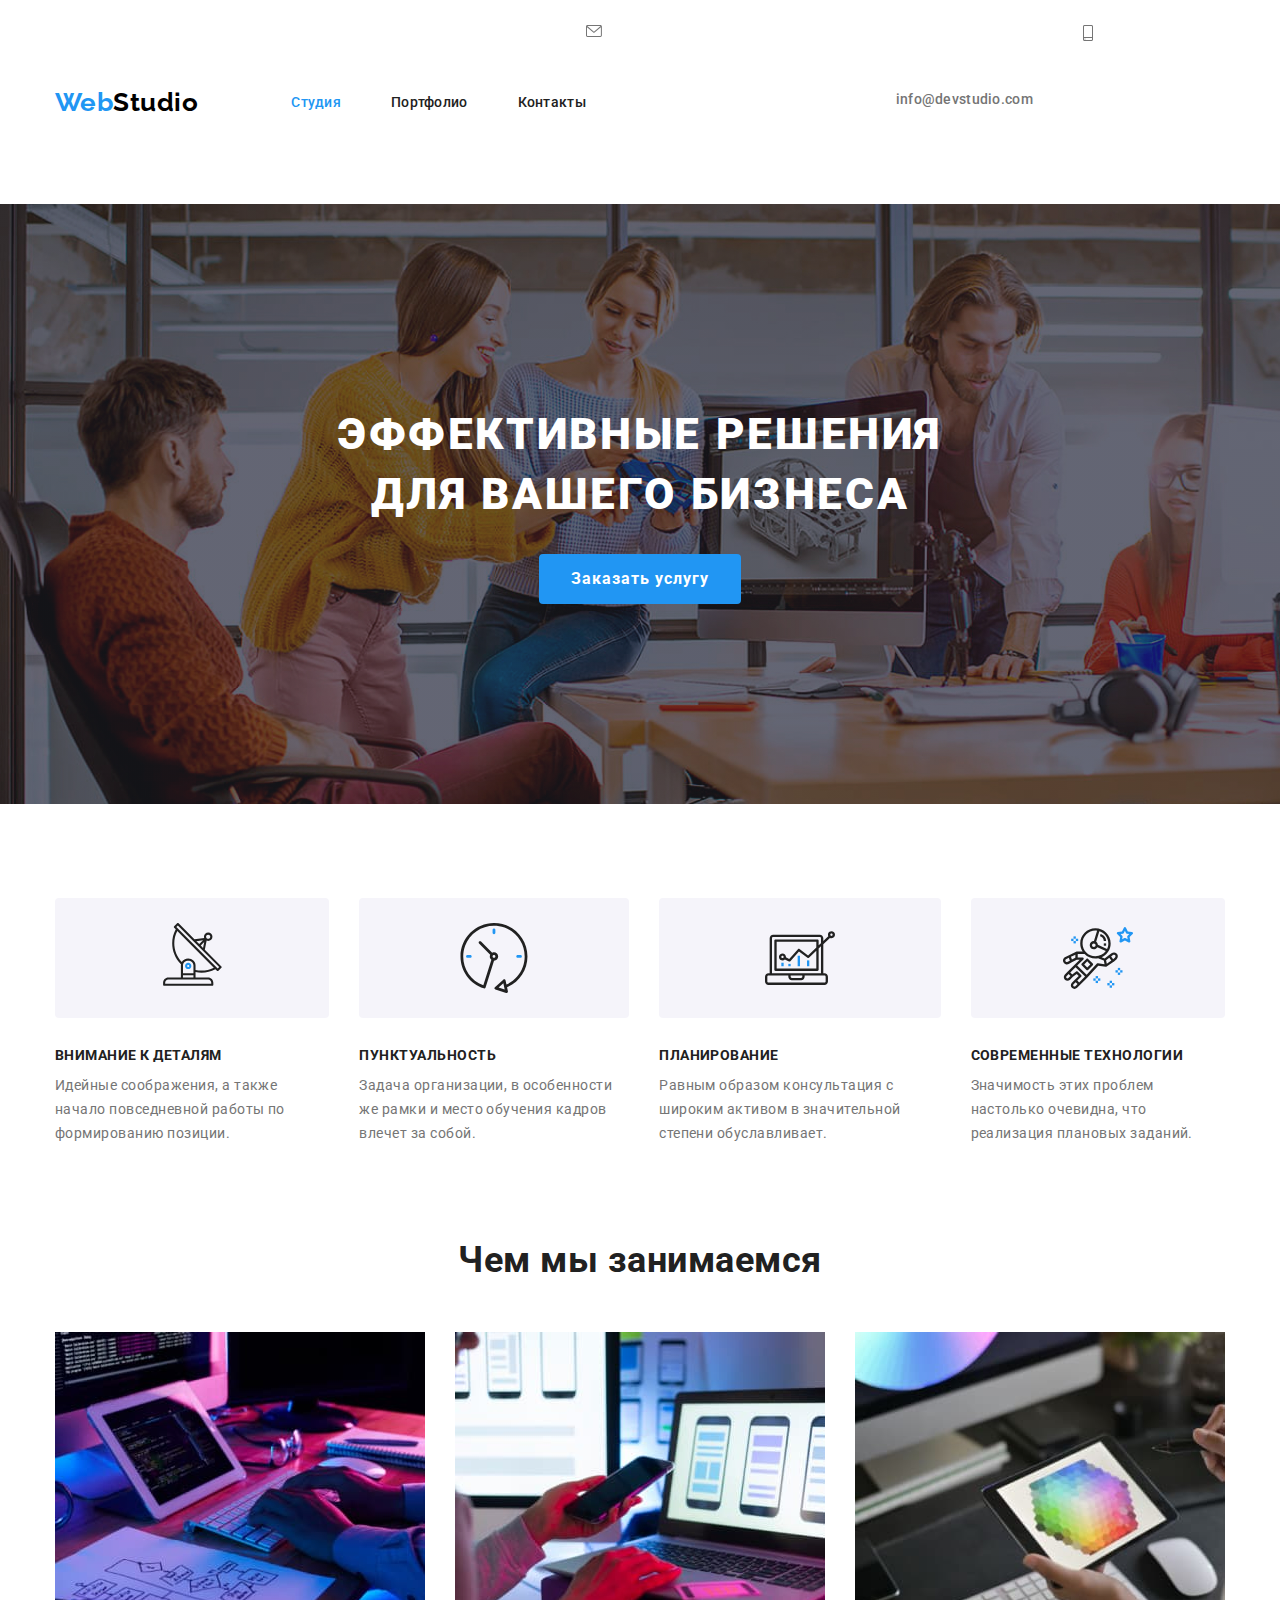
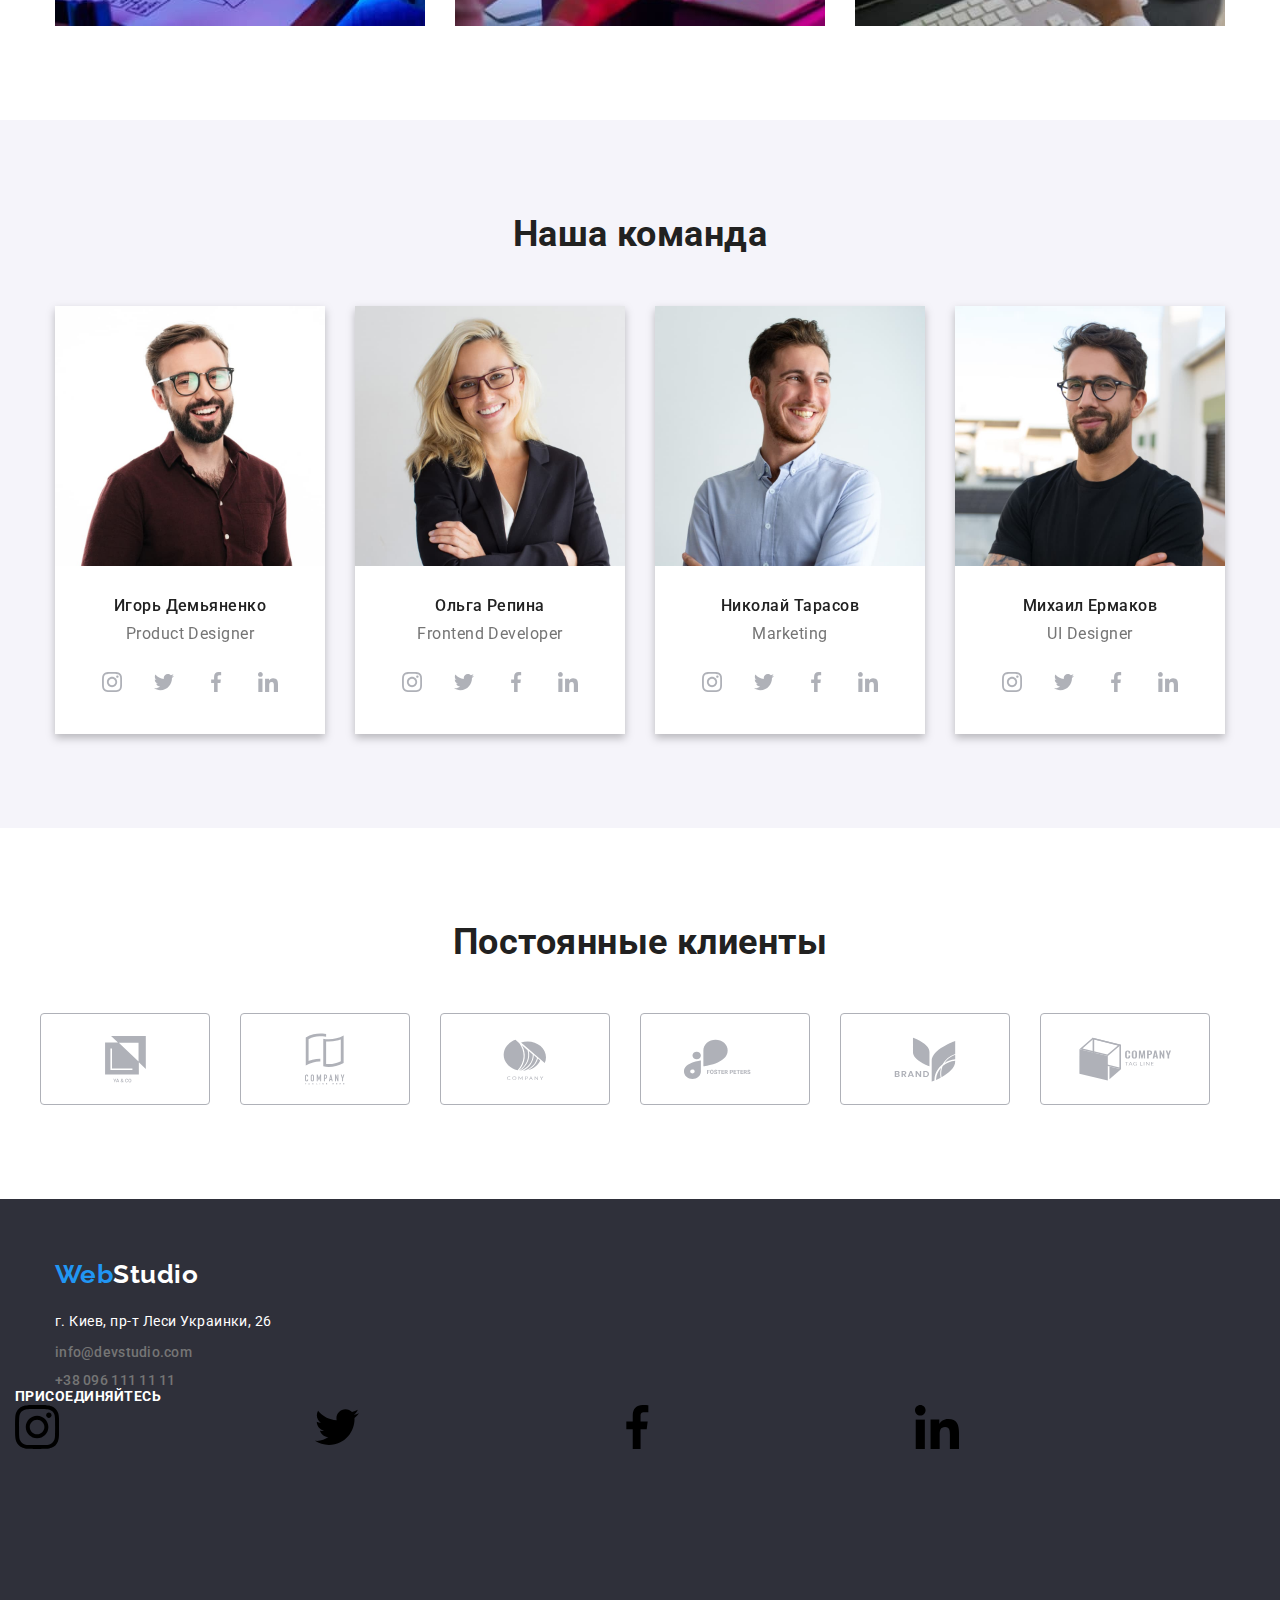
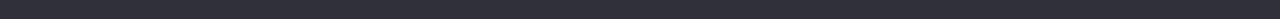
==== commit 1e8dd615: "Исправлял ошибки" ====
--- a/index.html
+++ b/index.html
@@ -131,7 +131,7 @@
                    
                     <ul class="social-list list">
                         <li class="social-list-item">
-                            <a class="social-list-link underline" href="">
+                            <a class="social-list-link underline" href="https://www.instagram.com/">
                             <svg class="social-list-icon">
                                 <use href="./images/symbol.svg#icon-instagram"></use>
                             </svg>
@@ -139,7 +139,7 @@
                         </li>
 
                         <li class="social-list-item">
-                            <a class="social-list-link underline" href="">
+                            <a class="social-list-link underline" href="https://twitter.com/">
                             <svg class="social-list-icon">
                                 <use href="./images/symbol.svg#icon-twitter"></use>
                             </svg>
@@ -147,7 +147,7 @@
                         </li>
 
                         <li class="social-list-item">
-                            <a class="social-list-link underline" href="">
+                            <a class="social-list-link underline" href="https://www.facebook.com/">
                             <svg class="social-list-icon">
                                 <use href="./images/symbol.svg#icon-facebook"></use>
                             </svg>
@@ -155,7 +155,7 @@
                         </li>
 
                         <li class="social-list-item">
-                            <a class="social-list-link underline" href="">
+                            <a class="social-list-link underline" href="https://www.linkedin.com/">
                             <svg class="social-list-icon">
                                 <use href="./images/symbol.svg#icon-linkedin"></use>
                             </svg>
@@ -172,7 +172,7 @@
                     <p class="text-work" lang="en">Frontend Developer</p>
                     <ul class="social-list list">
                         <li class="social-list-item">
-                            <a class="social-list-link underline" href="">
+                            <a class="social-list-link underline" href="https://www.instagram.com/">
                             <svg class="social-list-icon">
                                 <use href="./images/symbol.svg#icon-instagram"></use>
                             </svg>
@@ -180,7 +180,7 @@
                         </li>
 
                         <li class="social-list-item">
-                            <a class="social-list-link underline" href="">
+                            <a class="social-list-link underline" href="https://twitter.com/">
                             <svg class="social-list-icon">
                                 <use href="./images/symbol.svg#icon-twitter"></use>
                             </svg>
@@ -188,7 +188,7 @@
                         </li>
 
                         <li class="social-list-item">
-                            <a class="social-list-link underline" href="">
+                            <a class="social-list-link underline" href="https://www.facebook.com/">
                             <svg class="social-list-icon">
                                 <use href="./images/symbol.svg#icon-facebook"></use>
                             </svg>
@@ -196,7 +196,7 @@
                         </li>
 
                         <li class="social-list-item">
-                            <a class="social-list-link underline" href="">
+                            <a class="social-list-link underline" href="https://www.linkedin.com/">
                             <svg class="social-list-icon">
                                 <use href="./images/symbol.svg#icon-linkedin"></use>
                             </svg>
@@ -213,7 +213,7 @@
                     <p class="text-work" lang="en">Marketing</p>
                     <ul class="social-list list">
                         <li class="social-list-item">
-                            <a class="social-list-link underline" href="">
+                            <a class="social-list-link underline" href="https://www.instagram.com/">
                             <svg class="social-list-icon">
                                 <use href="./images/symbol.svg#icon-instagram"></use>
                             </svg>
@@ -221,7 +221,7 @@
                         </li>
 
                         <li class="social-list-item">
-                            <a class="social-list-link underline" href="">
+                            <a class="social-list-link underline" href="https://twitter.com/">
                             <svg class="social-list-icon">
                                 <use href="./images/symbol.svg#icon-twitter"></use>
                             </svg>
@@ -229,7 +229,7 @@
                         </li>
 
                         <li class="social-list-item">
-                            <a class="social-list-link underline" href="">
+                            <a class="social-list-link underline" href="https://www.facebook.com/">
                             <svg class="social-list-icon">
                                 <use href="./images/symbol.svg#icon-facebook"></use>
                             </svg>
@@ -237,7 +237,7 @@
                         </li>
 
                         <li class="social-list-item">
-                            <a class="social-list-link underline" href="">
+                            <a class="social-list-link underline" href="https://www.linkedin.com/">
                             <svg class="social-list-icon">
                                 <use href="./images/symbol.svg#icon-linkedin"></use>
                             </svg>
@@ -254,7 +254,7 @@
                     <p class="text-work" lang="en">UI Designer</p>
                     <ul class="social-list list">
                         <li class="social-list-item">
-                            <a class="social-list-link underline" href="">
+                            <a class="social-list-link underline" href="https://www.instagram.com/">
                             <svg class="social-list-icon">
                                 <use href="./images/symbol.svg#icon-instagram"></use>
                             </svg>
@@ -262,7 +262,7 @@
                         </li>
 
                         <li class="social-list-item">
-                            <a class="social-list-link underline" href="">
+                            <a class="social-list-link underline" href="https://twitter.com/">
                             <svg class="social-list-icon">
                                 <use href="./images/symbol.svg#icon-twitter"></use>
                             </svg>
@@ -270,7 +270,7 @@
                         </li>
 
                         <li class="social-list-item">
-                            <a class="social-list-link underline" href="">
+                            <a class="social-list-link underline" href="https://www.facebook.com/">
                             <svg class="social-list-icon">
                                 <use href="./images/symbol.svg#icon-facebook"></use>
                             </svg>
@@ -278,7 +278,7 @@
                         </li>
 
                         <li class="social-list-item">
-                            <a class="social-list-link underline" href="">
+                            <a class="social-list-link underline" href="https://www.linkedin.com/">
                             <svg class="social-list-icon">
                                 <use href="./images/symbol.svg#icon-linkedin"></use>
                             </svg>
@@ -345,6 +345,7 @@
             <main>
             <footer class="page-footer">
                <div class="container">
+                   <d   iv class="footer-container">
                 <a class="logo-footer underline" href="./index.html"> Web<span class="white-logo">Studio</span></a>
                 <address class="address">
                     <ul class="list address-link-footer">
@@ -363,35 +364,36 @@
 
             </address>
                </div>
-               <div class="social-foorer ">
-                <b class="social-foorer-list">присоединяйтесь</b>
-                <ul class="">
-                    <li>
+               <div class="social-foorer">
+                <b class="social-foorer-title">Присоединяйтесь</b>
+                <ul class="social-foorer-list list">
+                    <li class="social-footer-icon">
                         <a href=""></a>
                         <svg class="">
-                            <use href="./images/symbol.svg#icon-instagram"></use>
+                            <use href="./images/symbol.svg#icon-instagram"width="44px" height="44px"></use>
                         </svg>
                     </li>
-                    <li>
+                    <li class="social-footer-icon">
                         <a href=""></a>
                         <svg class="">
-                            <use href="./images/symbol.svg#icon-twitter"></use>
+                            <use href="./images/symbol.svg#icon-twitter" width="44px" height="44px"></use>
                         </svg>
                     </li>
-                    <li>
+                    <li class="social-footer-icon">
                         <a href=""></a>
                         <svg class="">
-                            <use href="./images/symbol.svg#icon-facebook"></use>
+                            <use href="./images/symbol.svg#icon-facebook"width="44px" height="44px"></use>
                         </svg>
                     </li>
-                    <li>
+                    <li class="social-footer-icon">
                         <a href=""></a>
                         <svg class="">
-                            <use href="./images/symbol.svg#icon-linkedin"></use>
+                            <use href="./images/symbol.svg#icon-linkedin"width="44px" height="44px"></use>
                         </svg>
                     </li>
                 </ul>
                </div>
+            </div>
     
             </footer>
     </main>
--- a/css/styles.css
+++ b/css/styles.css
@@ -151,8 +151,7 @@
 border-radius: 4px;
 
 }
-.icon-header{
-}
+
 
 .button:hover{
   background-color: #188ce8;
@@ -275,6 +274,7 @@
   margin-left: 30px;
   margin-top: 30px;
   background-color: var(--page-color);
+  filter: drop-shadow(0px 4px 4px rgba(0, 0, 0, 0.25));
 }
 .staff-list-content{
 padding-top: 30px;
@@ -540,10 +540,34 @@
   fill: var(--accent-color);
 }
 
+.social-foorer-title{
+
+}
+
+.social-footer-icon{
+
+}
+
 .social-foorer-list{
   display: flex;
+  
+}
+
+.page-footer{
+  
+}
+
+.footer-container{
+}
+
+.social-foorer-title{
+  display: block;
+  font-weight: 700;
+  font-size: 14px;
+  line-height: 1.14;
+  text-transform: uppercase;
   color: var(--page-color);
 }
-.social-foorer{
-  display: flex;
-}+
+
+
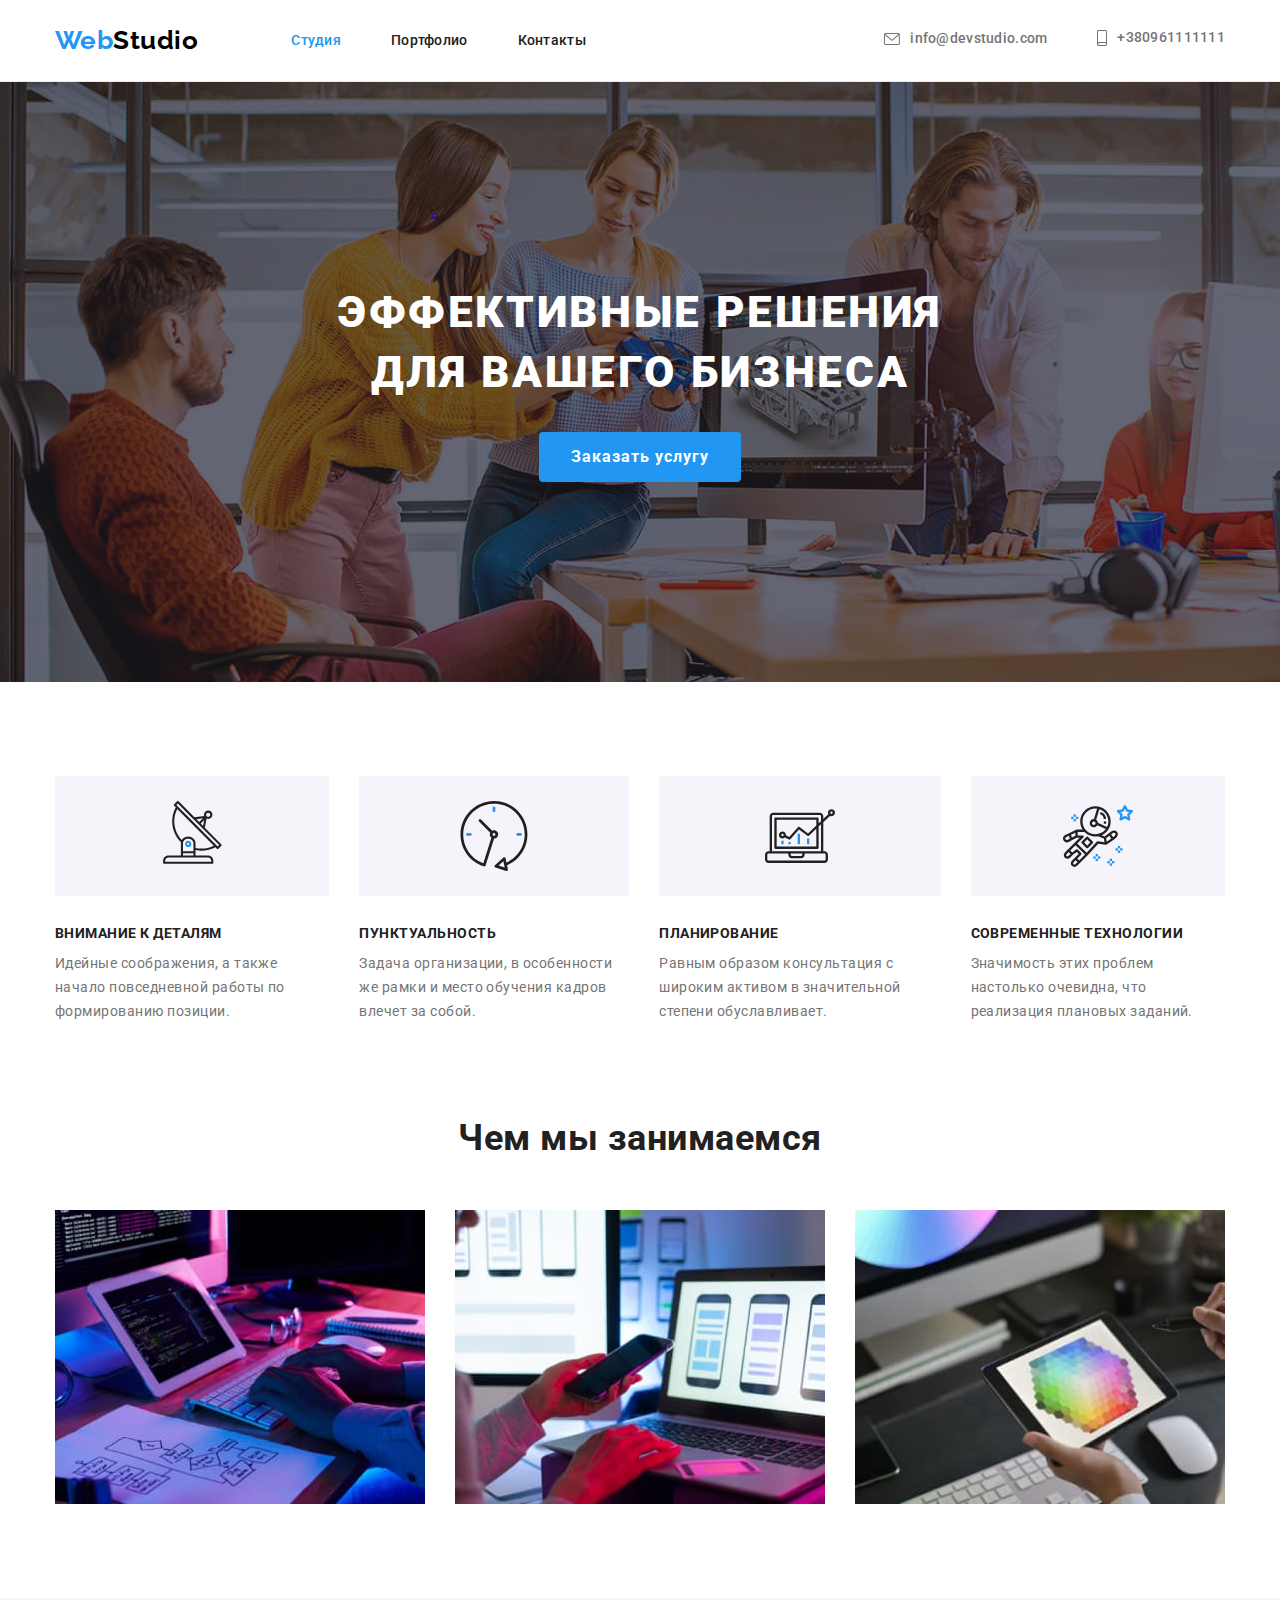
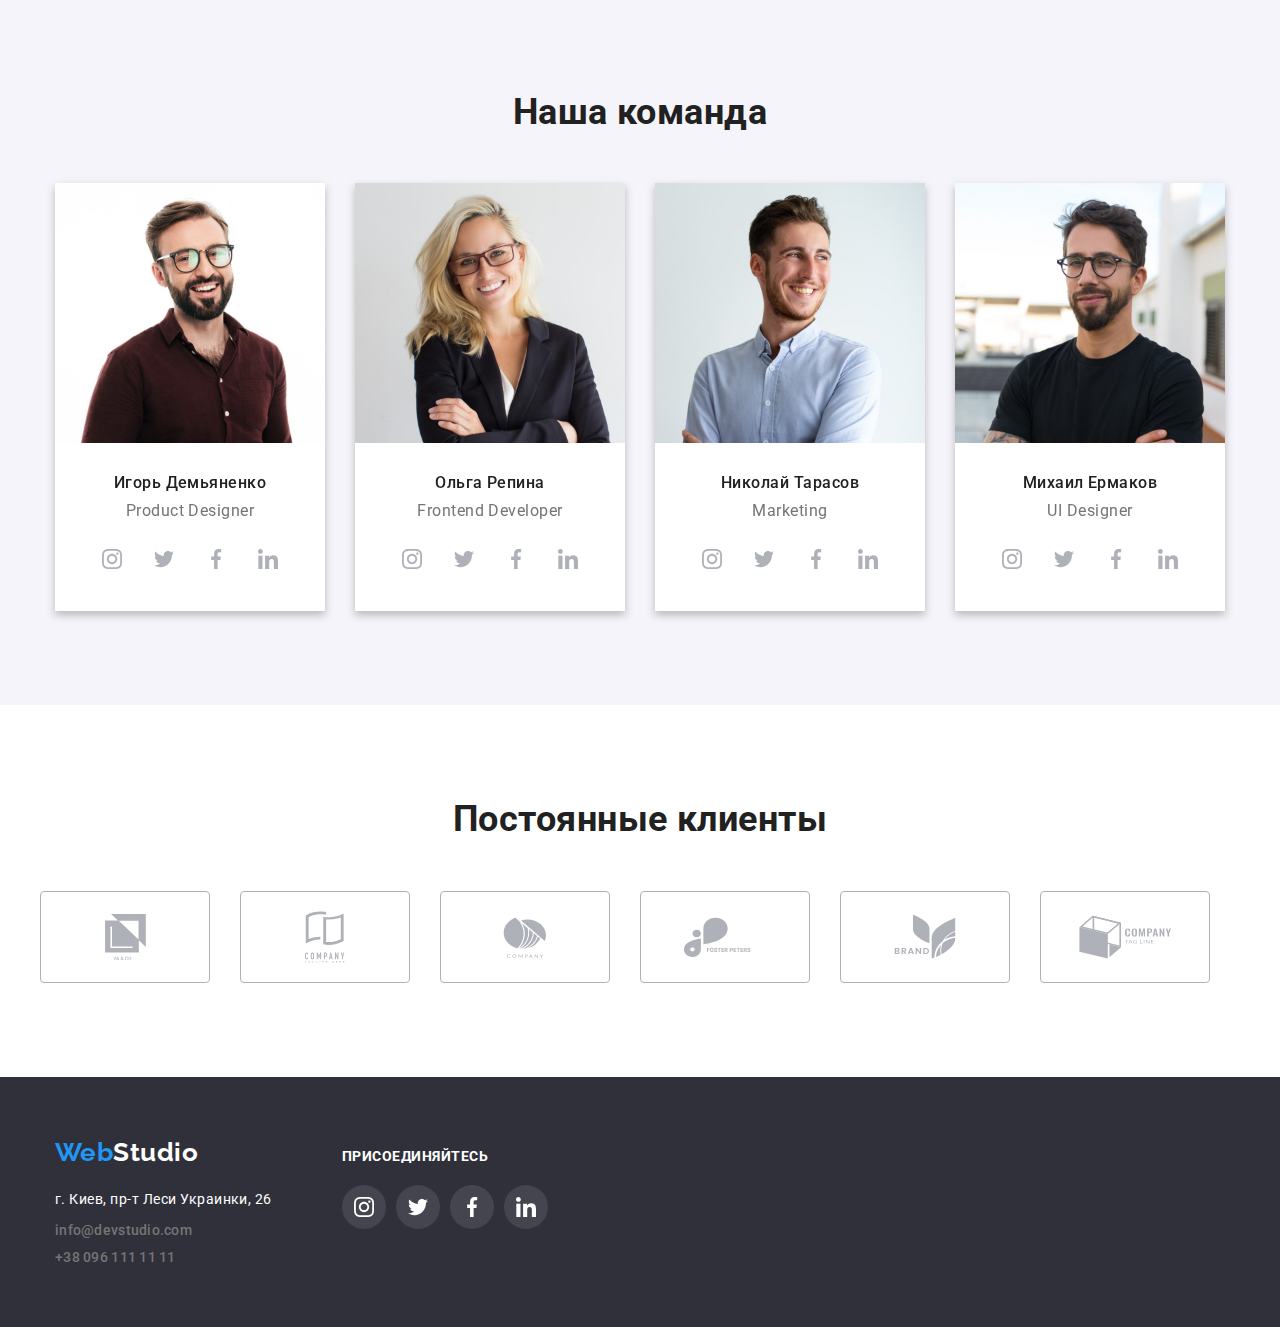
==== commit 09747063: "доделывает стиили" ====
--- a/index.html
+++ b/index.html
@@ -29,12 +29,12 @@
             </ul>
         </nav>
         <!-- Адрес -->
-        <ul class="list social">
+        <ul class="social list">
             <li class="menu-item">
                
                 <a class="social-links underline" href="mailto:info@devstudio.com">
-                    <svg class="icon-header">
-                        <use href="./images/symbol.svg#icon-envelope" width="16px" height="12px"> </use>
+                     <svg class="icon-header"  width="16px" height="12px">
+                        <use href="./images/symbol.svg#icon-envelope"> </use>
                     </svg>
                     info@devstudio.com
                 </a>
@@ -42,9 +42,9 @@
             <li class="menu-item">
             
                 <a class="social-links underline" href="tel:+380961111111">
-                    <svg class="icon-header">
-                    <use href="./images/symbol.svg#icon-smartphone" width="10px" height="16px"></use>
-                </svg>
+                    <svg class="icon-header" width="10px" height="16px">
+                    <use href="./images/symbol.svg#icon-smartphone"></use>
+                </svg>  
                 +380961111111
                 </a></li>
         </ul>
@@ -278,7 +278,8 @@
                         </li>
 
                         <li class="social-list-item">
-                            <a class="social-list-link underline" href="https://www.linkedin.com/">
+                            <a class="social-list-link underline" href="https://www.linkedin.com/" target="_blank"
+                            rel="noreferrer noopener">
                             <svg class="social-list-icon">
                                 <use href="./images/symbol.svg#icon-linkedin"></use>
                             </svg>
@@ -344,8 +345,8 @@
             <!-- Футер -->
             <main>
             <footer class="page-footer">
-               <div class="container">
-                   <d   iv class="footer-container">
+               <div class="general-container container ">
+                   <div class="footer-container">
                 <a class="logo-footer underline" href="./index.html"> Web<span class="white-logo">Studio</span></a>
                 <address class="address">
                     <ul class="list address-link-footer">
@@ -364,31 +365,39 @@
 
             </address>
                </div>
-               <div class="social-foorer">
-                <b class="social-foorer-title">Присоединяйтесь</b>
+               <div class="social-footer">
+                <p class="social-foorer-title">Присоединяйтесь</p>
                 <ul class="social-foorer-list list">
                     <li class="social-footer-icon">
-                        <a href=""></a>
-                        <svg class="">
-                            <use href="./images/symbol.svg#icon-instagram"width="44px" height="44px"></use>
+                        <a class="social-footer-link" href="https://www.instagram.com/" 
+                        target="_blank"
+                        rel="noreferrer noopener"></a>
+                        <svg class="footer-icon"width="20px" height="20px">
+                            <use href="./images/symbol.svg#icon-instagram"></use>
                         </svg>
                     </li>
                     <li class="social-footer-icon">
-                        <a href=""></a>
-                        <svg class="">
-                            <use href="./images/symbol.svg#icon-twitter" width="44px" height="44px"></use>
+                        <a class="social-footer-link" href="https://twitter.com/"
+                        target="_blank"
+                        rel="noreferrer noopener"></a>
+                        <svg class="footer-icon" width="20px" height="20px">
+                            <use href="./images/symbol.svg#icon-twitter" ></use>
                         </svg>
                     </li>
                     <li class="social-footer-icon">
-                        <a href=""></a>
-                        <svg class="">
-                            <use href="./images/symbol.svg#icon-facebook"width="44px" height="44px"></use>
+                        <a class="social-footer-link" href="https://www.facebook.com/"
+                        target="_blank"
+                        rel="noreferrer noopener"></a>
+                        <svg class="footer-icon" width="20px" height="20px">
+                            <use href="./images/symbol.svg#icon-facebook"></use>
                         </svg>
                     </li>
                     <li class="social-footer-icon">
-                        <a href=""></a>
-                        <svg class="">
-                            <use href="./images/symbol.svg#icon-linkedin"width="44px" height="44px"></use>
+                        <a class="social-footer-link" href="https://www.linkedin.com/"
+                        target="_blank"
+                        rel="noreferrer noopener"></a>
+                        <svg class="footer-icon" width="20px" height="20px">
+                            <use href="./images/symbol.svg#icon-linkedin"></use>
                         </svg>
                     </li>
                 </ul>
--- a/css/styles.css
+++ b/css/styles.css
@@ -108,6 +108,7 @@
   .header {
     padding-top: 25px;
     padding-bottom: 25px;
+    border-bottom: 1px solid #ECECEC;
   }
 
 .nav-link{
@@ -129,6 +130,8 @@
 
 .social{
 display: flex;
+align-items: center;
+margin-left: auto;
 
 }
 
@@ -256,7 +259,6 @@
   color: var(--title-color);
 
 }
-
 .text-list{
 font-size: 16px;
 line-height: 1.87;
@@ -411,8 +413,13 @@
   color: var(--text-color);
   align-items: center;
   display: inline-flex; 
-
+  
 } 
+
+.social-links:hover .icon-header,
+.social-links:focus .icon-header{
+  fill: var(--accent-color);
+}
 .icon-header{
   margin-right: 10px;
 fill: #757575;;
@@ -540,34 +547,59 @@
   fill: var(--accent-color);
 }
 
+.icon-link:hover,
+.icon-link:focus{
+  border: 1px solid #2196F3;
+}
+
+.social-footer-icon{
+  display: flex;
+  justify-content: center;
+  align-items: center;
+  width: 44px;
+  height: 44px;
+  background-color: rgba(255, 255, 255, 0.1);
+  border-radius: 50%;
+  
+}
+
+.social-footer-icon:hover,
+.social-footer-icon:focus{
+background-color: var(--accent-color);
+}
+
+.social-foorer-list{
+  display: flex;
+  justify-content: space-between;
+  
+}
+
 .social-foorer-title{
-
-}
-
-.social-footer-icon{
-
-}
-
-.social-foorer-list{
-  display: flex;
-  
-}
-
-.page-footer{
-  
-}
-
-.footer-container{
-}
-
-.social-foorer-title{
-  display: block;
   font-weight: 700;
   font-size: 14px;
   line-height: 1.14;
   text-transform: uppercase;
   color: var(--page-color);
-}
-
-
-
+  margin-bottom: 20px;
+}
+
+
+.general-container{
+  display: flex;
+  align-items: baseline;
+}
+
+
+.social-footer{
+  display: block;
+  width: 206px;
+  /* height: 80px; */
+  margin-left: 70px;
+}
+
+.footer-icon{
+fill: var(--page-color);
+
+https://www.facebook.com/
+
+https://www.linkedin.com/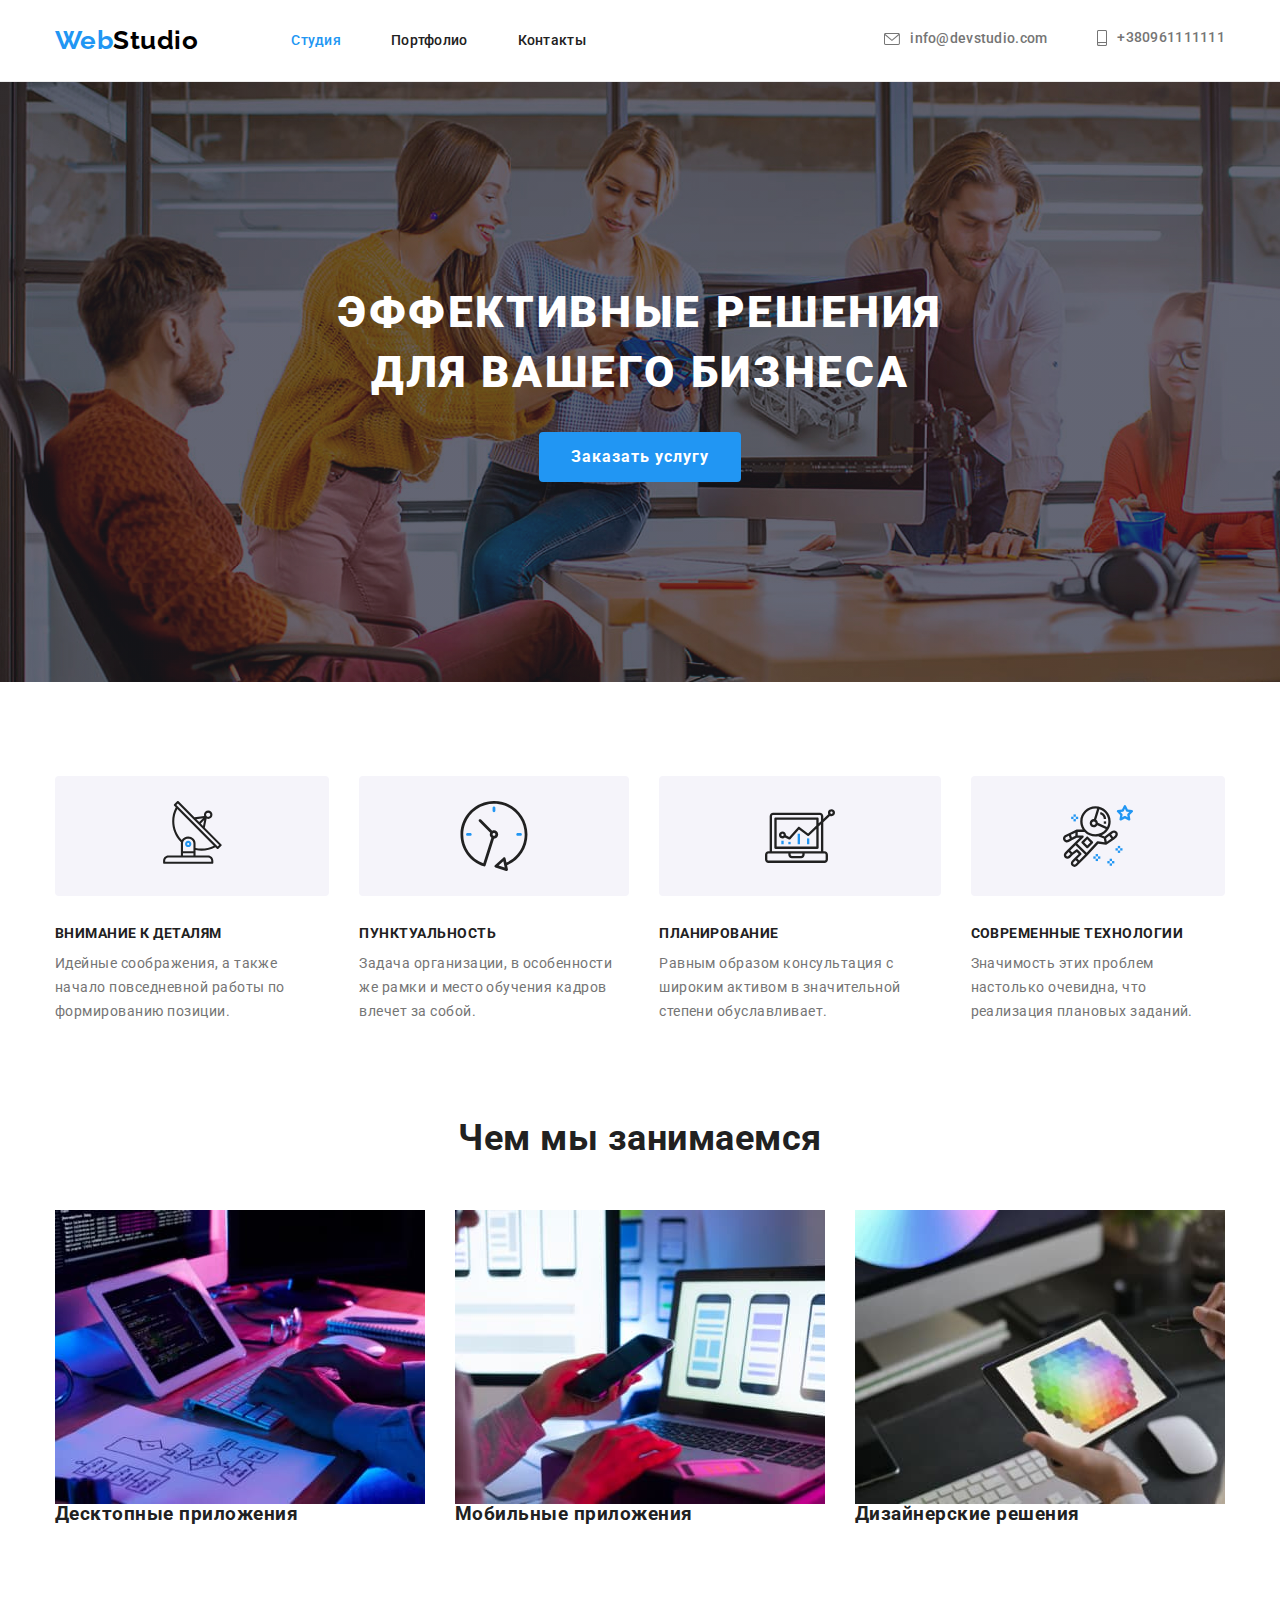
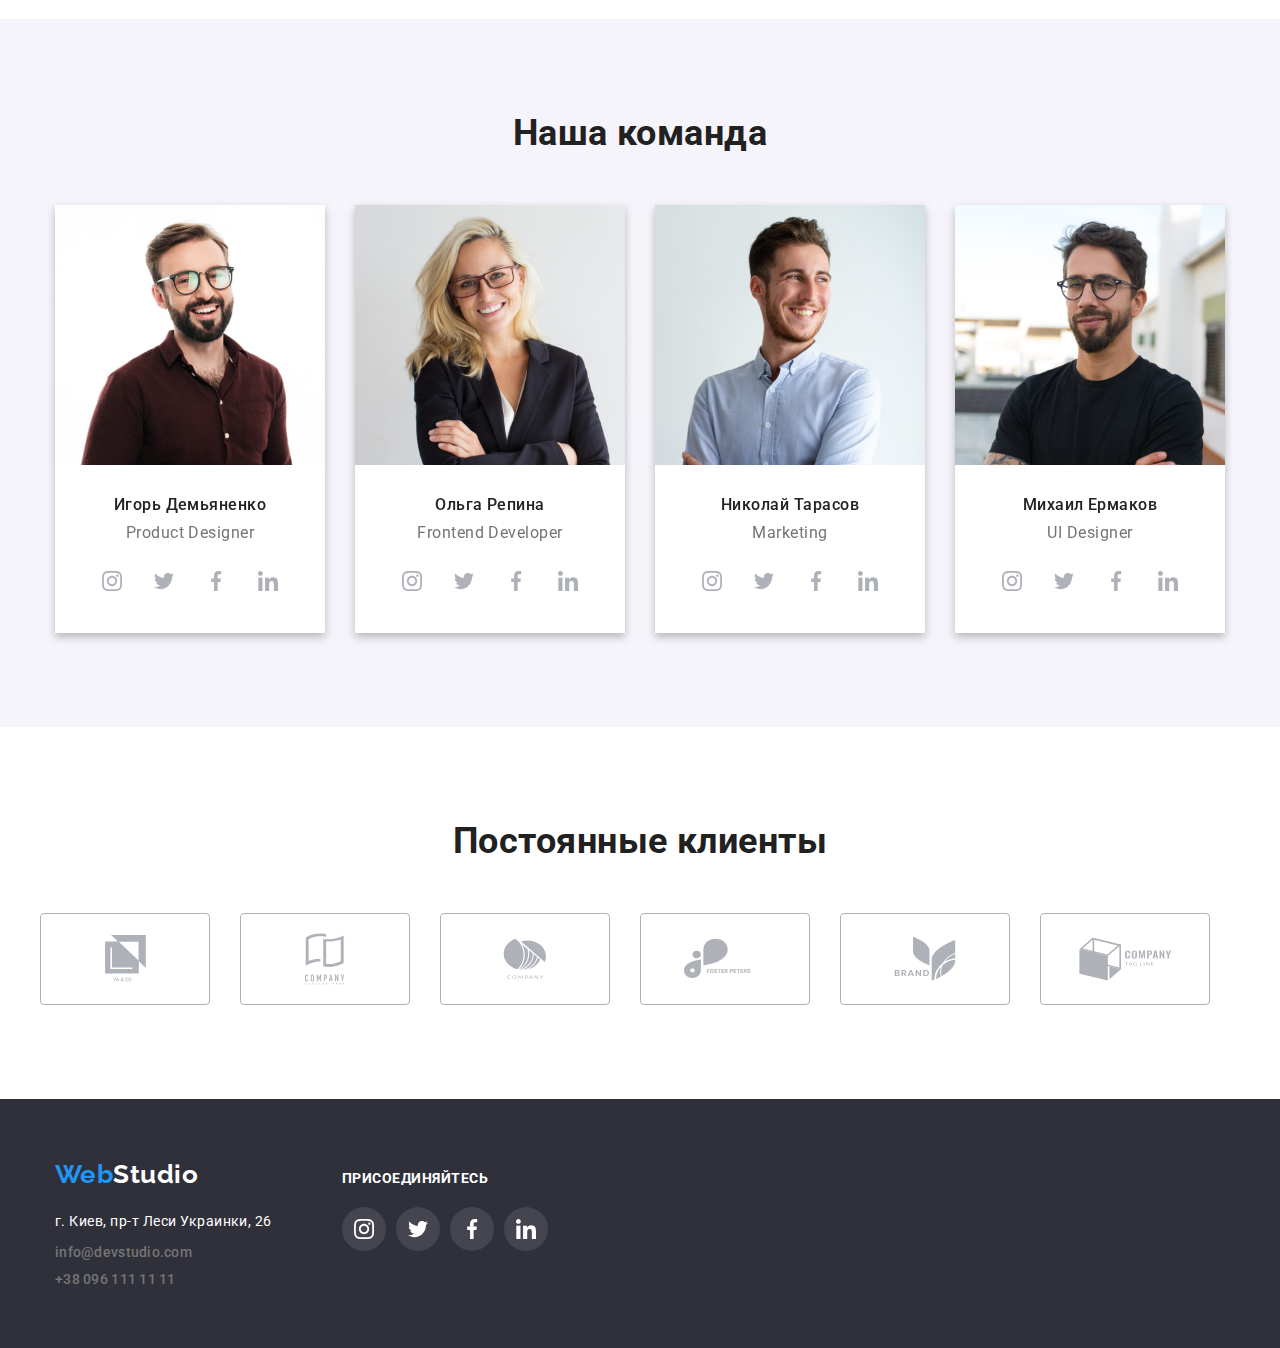
==== commit b50be923: "начал делать дз5" ====
--- a/index.html
+++ b/index.html
@@ -105,15 +105,20 @@
             <section class="section-heading">
                    <div class="container">
                     <h2 class="heading">Чем мы занимаемся</h2>
-                    <ul class="list work-item">
+                    <ul class=" work-item list">
                         <li class="item">
+                           
                             <img src="./images/box1.jpg" alt="Человек печатает на клавиатуре" width="370">
+                            <h3 class="item-list-wrapper">Десктопные приложения</h3>
+                        
                         </li>
                         <li class="item">
                             <img src="./images/img.jpg" alt="Телефон" width="370">
+                            <h3 class="item-list-wrapper">Мобильные приложения</h3>
                         </li>
                         <li class="item">
                              <img src="./images/box3.jpg" alt="Планшет" width="370">
+                             <h3 class="item-list-wrapper">Дизайнерские решения</h3>
                         </li>
                     </ul>
                    </div>
@@ -131,7 +136,9 @@
                    
                     <ul class="social-list list">
                         <li class="social-list-item">
-                            <a class="social-list-link underline" href="https://www.instagram.com/">
+                            <a class="social-list-link underline" href="https://www.instagram.com/" 
+                            target="_blank"
+                            rel="noreferrer noopener">
                             <svg class="social-list-icon">
                                 <use href="./images/symbol.svg#icon-instagram"></use>
                             </svg>
@@ -139,7 +146,9 @@
                         </li>
 
                         <li class="social-list-item">
-                            <a class="social-list-link underline" href="https://twitter.com/">
+                            <a class="social-list-link underline" href="https://twitter.com/" 
+                            target="_blank"
+                            rel="noreferrer noopener">
                             <svg class="social-list-icon">
                                 <use href="./images/symbol.svg#icon-twitter"></use>
                             </svg>
@@ -147,7 +156,9 @@
                         </li>
 
                         <li class="social-list-item">
-                            <a class="social-list-link underline" href="https://www.facebook.com/">
+                            <a class="social-list-link underline" href="https://www.facebook.com/" 
+                            target="_blank"
+                            rel="noreferrer noopener">
                             <svg class="social-list-icon">
                                 <use href="./images/symbol.svg#icon-facebook"></use>
                             </svg>
@@ -155,7 +166,9 @@
                         </li>
 
                         <li class="social-list-item">
-                            <a class="social-list-link underline" href="https://www.linkedin.com/">
+                            <a class="social-list-link underline" href="https://www.linkedin.com/" 
+                            target="_blank"
+                            rel="noreferrer noopener">
                             <svg class="social-list-icon">
                                 <use href="./images/symbol.svg#icon-linkedin"></use>
                             </svg>
@@ -172,7 +185,9 @@
                     <p class="text-work" lang="en">Frontend Developer</p>
                     <ul class="social-list list">
                         <li class="social-list-item">
-                            <a class="social-list-link underline" href="https://www.instagram.com/">
+                            <a class="social-list-link underline" href="https://www.instagram.com/" 
+                            target="_blank"
+                            rel="noreferrer noopener">
                             <svg class="social-list-icon">
                                 <use href="./images/symbol.svg#icon-instagram"></use>
                             </svg>
@@ -180,7 +195,9 @@
                         </li>
 
                         <li class="social-list-item">
-                            <a class="social-list-link underline" href="https://twitter.com/">
+                            <a class="social-list-link underline" href="https://twitter.com/" 
+                            target="_blank"
+                            rel="noreferrer noopener">
                             <svg class="social-list-icon">
                                 <use href="./images/symbol.svg#icon-twitter"></use>
                             </svg>
@@ -188,7 +205,9 @@
                         </li>
 
                         <li class="social-list-item">
-                            <a class="social-list-link underline" href="https://www.facebook.com/">
+                            <a class="social-list-link underline" href="https://www.facebook.com/" 
+                            target="_blank"
+                            rel="noreferrer noopener">
                             <svg class="social-list-icon">
                                 <use href="./images/symbol.svg#icon-facebook"></use>
                             </svg>
@@ -196,12 +215,15 @@
                         </li>
 
                         <li class="social-list-item">
-                            <a class="social-list-link underline" href="https://www.linkedin.com/">
+                            <a class="social-list-link underline" href="https://www.linkedin.com/" 
+                            target="_blank"
+                            rel="noreferrer noopener">
                             <svg class="social-list-icon">
                                 <use href="./images/symbol.svg#icon-linkedin"></use>
                             </svg>
                         </a>
                         </li>
+
 
                     </ul>
                     </div>
@@ -213,7 +235,9 @@
                     <p class="text-work" lang="en">Marketing</p>
                     <ul class="social-list list">
                         <li class="social-list-item">
-                            <a class="social-list-link underline" href="https://www.instagram.com/">
+                            <a class="social-list-link underline" href="https://www.instagram.com/" 
+                            target="_blank"
+                            rel="noreferrer noopener">
                             <svg class="social-list-icon">
                                 <use href="./images/symbol.svg#icon-instagram"></use>
                             </svg>
@@ -221,7 +245,9 @@
                         </li>
 
                         <li class="social-list-item">
-                            <a class="social-list-link underline" href="https://twitter.com/">
+                            <a class="social-list-link underline" href="https://twitter.com/" 
+                            target="_blank"
+                            rel="noreferrer noopener">
                             <svg class="social-list-icon">
                                 <use href="./images/symbol.svg#icon-twitter"></use>
                             </svg>
@@ -229,7 +255,9 @@
                         </li>
 
                         <li class="social-list-item">
-                            <a class="social-list-link underline" href="https://www.facebook.com/">
+                            <a class="social-list-link underline" href="https://www.facebook.com/" 
+                            target="_blank"
+                            rel="noreferrer noopener">
                             <svg class="social-list-icon">
                                 <use href="./images/symbol.svg#icon-facebook"></use>
                             </svg>
@@ -237,12 +265,15 @@
                         </li>
 
                         <li class="social-list-item">
-                            <a class="social-list-link underline" href="https://www.linkedin.com/">
+                            <a class="social-list-link underline" href="https://www.linkedin.com/" 
+                            target="_blank"
+                            rel="noreferrer noopener">
                             <svg class="social-list-icon">
                                 <use href="./images/symbol.svg#icon-linkedin"></use>
                             </svg>
                         </a>
                         </li>
+
 
                     </ul>
                     </div>
@@ -254,7 +285,9 @@
                     <p class="text-work" lang="en">UI Designer</p>
                     <ul class="social-list list">
                         <li class="social-list-item">
-                            <a class="social-list-link underline" href="https://www.instagram.com/">
+                            <a class="social-list-link underline" href="https://www.instagram.com/" 
+                            target="_blank"
+                            rel="noreferrer noopener">
                             <svg class="social-list-icon">
                                 <use href="./images/symbol.svg#icon-instagram"></use>
                             </svg>
@@ -262,7 +295,9 @@
                         </li>
 
                         <li class="social-list-item">
-                            <a class="social-list-link underline" href="https://twitter.com/">
+                            <a class="social-list-link underline" href="https://twitter.com/" 
+                            target="_blank"
+                            rel="noreferrer noopener">
                             <svg class="social-list-icon">
                                 <use href="./images/symbol.svg#icon-twitter"></use>
                             </svg>
@@ -270,7 +305,9 @@
                         </li>
 
                         <li class="social-list-item">
-                            <a class="social-list-link underline" href="https://www.facebook.com/">
+                            <a class="social-list-link underline" href="https://www.facebook.com/" 
+                            target="_blank"
+                            rel="noreferrer noopener">
                             <svg class="social-list-icon">
                                 <use href="./images/symbol.svg#icon-facebook"></use>
                             </svg>
@@ -278,7 +315,8 @@
                         </li>
 
                         <li class="social-list-item">
-                            <a class="social-list-link underline" href="https://www.linkedin.com/" target="_blank"
+                            <a class="social-list-link underline" href="https://www.linkedin.com/" 
+                            target="_blank"
                             rel="noreferrer noopener">
                             <svg class="social-list-icon">
                                 <use href="./images/symbol.svg#icon-linkedin"></use>
@@ -292,48 +330,49 @@
                         </ul>
         </div>
             </section>
+            <!-- Постоянные клиенты -->
             <section class="section-client">
                 <div class="container">
                 <h2 class="client">Постоянные клиенты</h2>
                 <ul class="icon-client list">
                     <li class="client-list">
                         <a class="icon-link" href="">
-                            <svg class="icon-client" width="41px" height="46.7px">
+                            <svg class="icon-client" width="41" height="46.7">
                                 <use  href="./images/symbol.svg#icon-group"></use>
                             </svg>
                         </a>
                     </li>
                     <li class="client-list">
                         <a class="icon-link" href="">
-                            <svg class="icon-client" width="40px" height="52px">
+                            <svg class="icon-client" width="40" height="52">
                                 <use  href="./images/symbol.svg#icon-group1"></use>
                             </svg>
                         </a>
                     </li>
                     <li class="client-list">
                         <a class="icon-link" href="">
-                            <svg class="icon-client" width="43.46px" height="41.18px">
+                            <svg class="icon-client" width="43.46" height="41.18">
                                 <use  href="./images/symbol.svg#icon-Object"></use>
                             </svg>
                         </a>
                     </li>
                     <li class="client-list">
                         <a class="icon-link" href="">
-                            <svg class="icon-client" width="84.44px" height="40.62px">
+                            <svg class="icon-client" width="84.44" height="40.62">
                                 <use href="./images/symbol.svg#icon-group2"></use>
                             </svg>
                         </a>
                     </li>
                     <li class="client-list">
                         <a class="icon-link" href="">
-                            <svg class="icon-client" width="62.54px" height="45.43px">
+                            <svg class="icon-client" width="62.54" height="45.43">
                                 <use href="./images/symbol.svg#icon-group3"></use>
                             </svg>
                         </a>
                     </li>
                     <li class="client-list">
                         <a class="icon-link" href="">
-                            <svg class="icon-client" width="92.79px" height="43.93px">
+                            <svg class="icon-client" width="92.79" height="43.93">
                                 <use href="./images/symbol.svg#icon-group4"></use>
                             </svg>
                         </a>
@@ -365,38 +404,43 @@
 
             </address>
                </div>
+               <!-- Присоединяйтесь -->
                <div class="social-footer">
                 <p class="social-foorer-title">Присоединяйтесь</p>
                 <ul class="social-foorer-list list">
                     <li class="social-footer-icon">
                         <a class="social-footer-link" href="https://www.instagram.com/" 
                         target="_blank"
-                        rel="noreferrer noopener"></a>
-                        <svg class="footer-icon"width="20px" height="20px">
+                        rel="noreferrer noopener">
+                        </a>
+                        <svg class="footer-icon" width="20" height="20">
                             <use href="./images/symbol.svg#icon-instagram"></use>
                         </svg>
                     </li>
                     <li class="social-footer-icon">
                         <a class="social-footer-link" href="https://twitter.com/"
                         target="_blank"
-                        rel="noreferrer noopener"></a>
-                        <svg class="footer-icon" width="20px" height="20px">
+                        rel="noreferrer noopener">
+                    </a>
+                        <svg class="footer-icon" width="20" height="20">
                             <use href="./images/symbol.svg#icon-twitter" ></use>
                         </svg>
                     </li>
                     <li class="social-footer-icon">
                         <a class="social-footer-link" href="https://www.facebook.com/"
                         target="_blank"
-                        rel="noreferrer noopener"></a>
-                        <svg class="footer-icon" width="20px" height="20px">
+                        rel="noreferrer noopener">
+                    </a>
+                        <svg class="footer-icon" width="20" height="20">
                             <use href="./images/symbol.svg#icon-facebook"></use>
                         </svg>
                     </li>
                     <li class="social-footer-icon">
-                        <a class="social-footer-link" href="https://www.linkedin.com/"
+                        <a class="social-footer-link" href="https://www.linkedin.com/" 
                         target="_blank"
-                        rel="noreferrer noopener"></a>
-                        <svg class="footer-icon" width="20px" height="20px">
+                        rel="noreferrer noopener">
+                    </a>
+                        <svg class="footer-icon" width="20" height="20">
                             <use href="./images/symbol.svg#icon-linkedin"></use>
                         </svg>
                     </li>
@@ -406,5 +450,6 @@
     
             </footer>
     </main>
+    
 </body>
 </html>--- a/css/styles.css
+++ b/css/styles.css
@@ -542,13 +542,9 @@
 }
 
 
-.client-list:hover .icon-link, 
-.client-list:focus .icon-link{
+.client-list .icon-link:hover, 
+.client-list .icon-link:focus{
   fill: var(--accent-color);
-}
-
-.icon-link:hover,
-.icon-link:focus{
   border: 1px solid #2196F3;
 }
 
@@ -571,6 +567,7 @@
 .social-foorer-list{
   display: flex;
   justify-content: space-between;
+  cursor: pointer;
   
 }
 
@@ -598,8 +595,36 @@
 }
 
 .footer-icon{
-fill: var(--page-color);
-
-https://www.facebook.com/
-
-https://www.linkedin.com/+  fill: var(--page-color);
+}
+
+/*   Портфолио  */
+
+.team-list-img-wrapper{
+position: relative;
+overflow: hidden;
+}
+
+.overlay{
+font-size: 18px;
+line-height: 1.55;
+position: absolute;
+top: 0;
+left: 0;
+width: 100%;
+height: 100%;
+color: var(--page-color);
+padding: 63px 24px;
+background-color:rgba(33, 150, 243, 0.9);
+overflow: auto;
+transform: translateY(100%);
+}
+
+.link-img:hover .overlay,
+.link-img:focus .overlay{
+  transform: translateY(0%);
+}
+
+
+
+
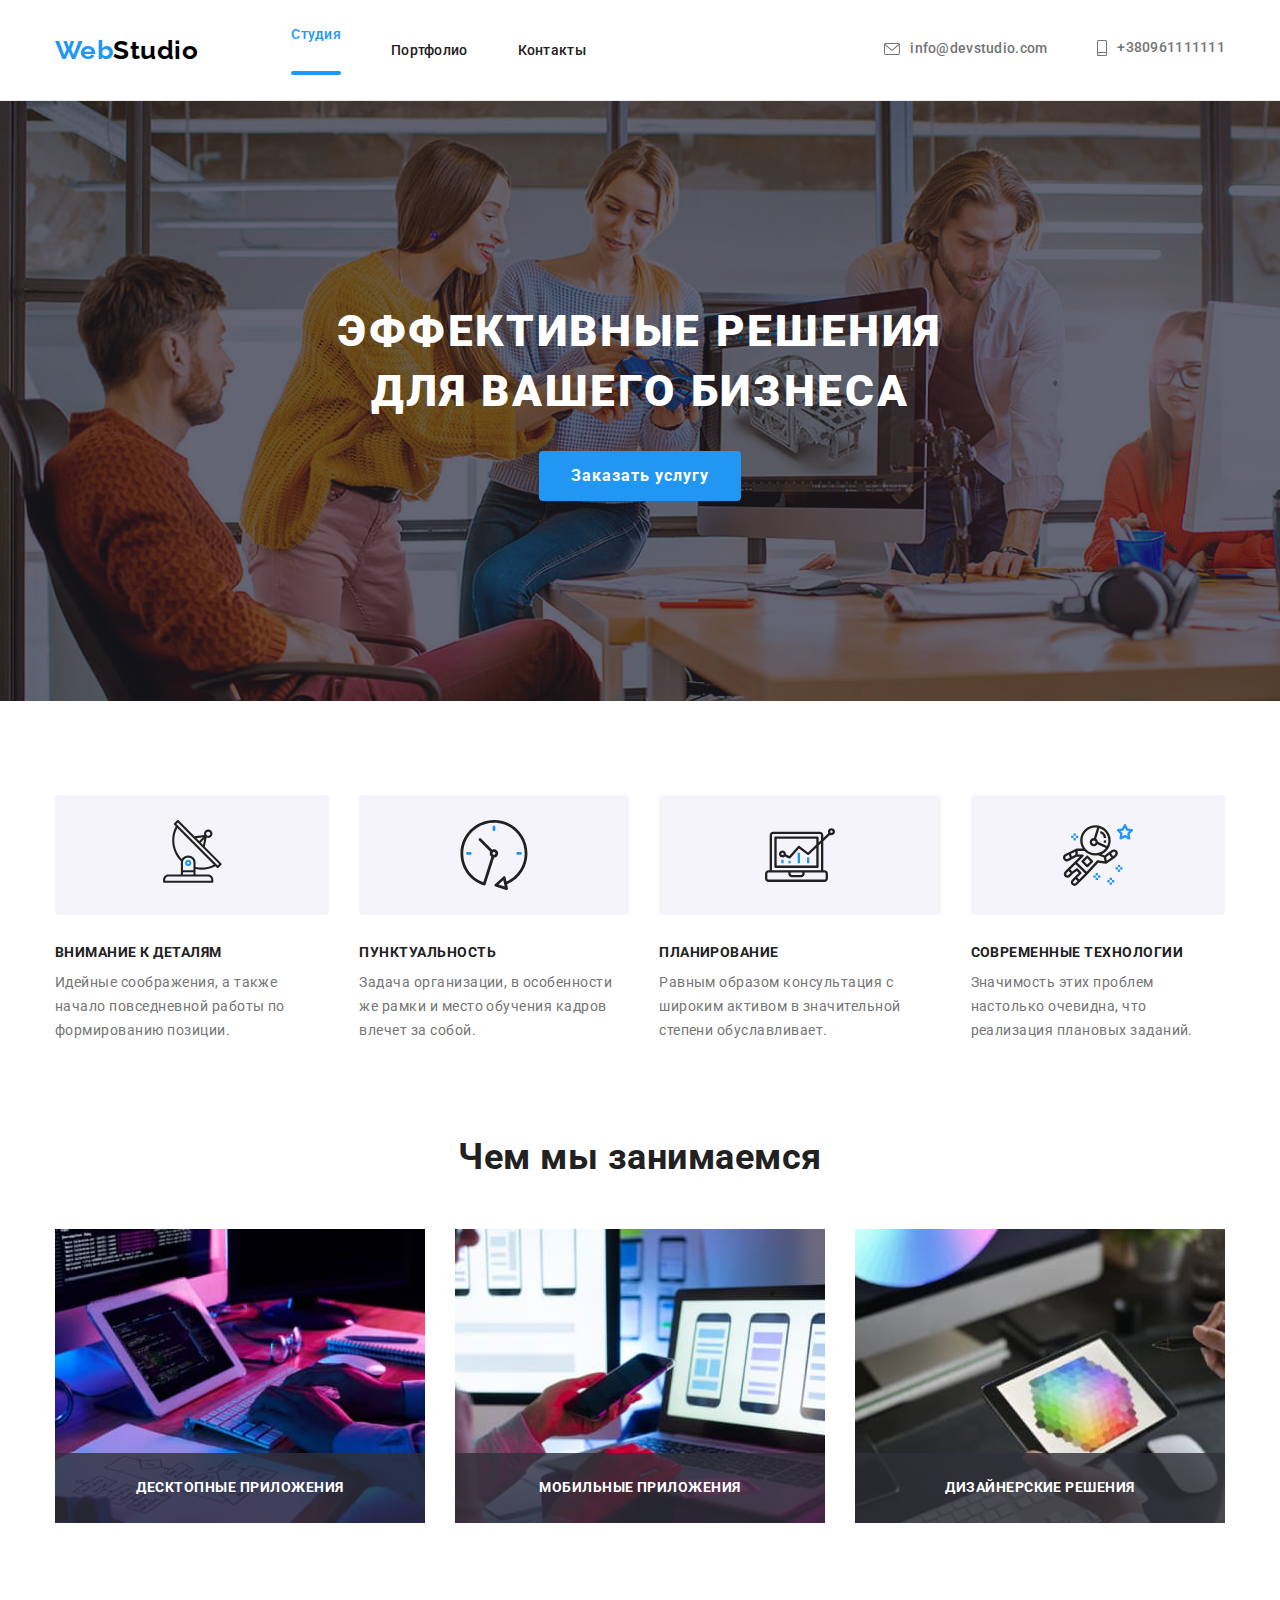
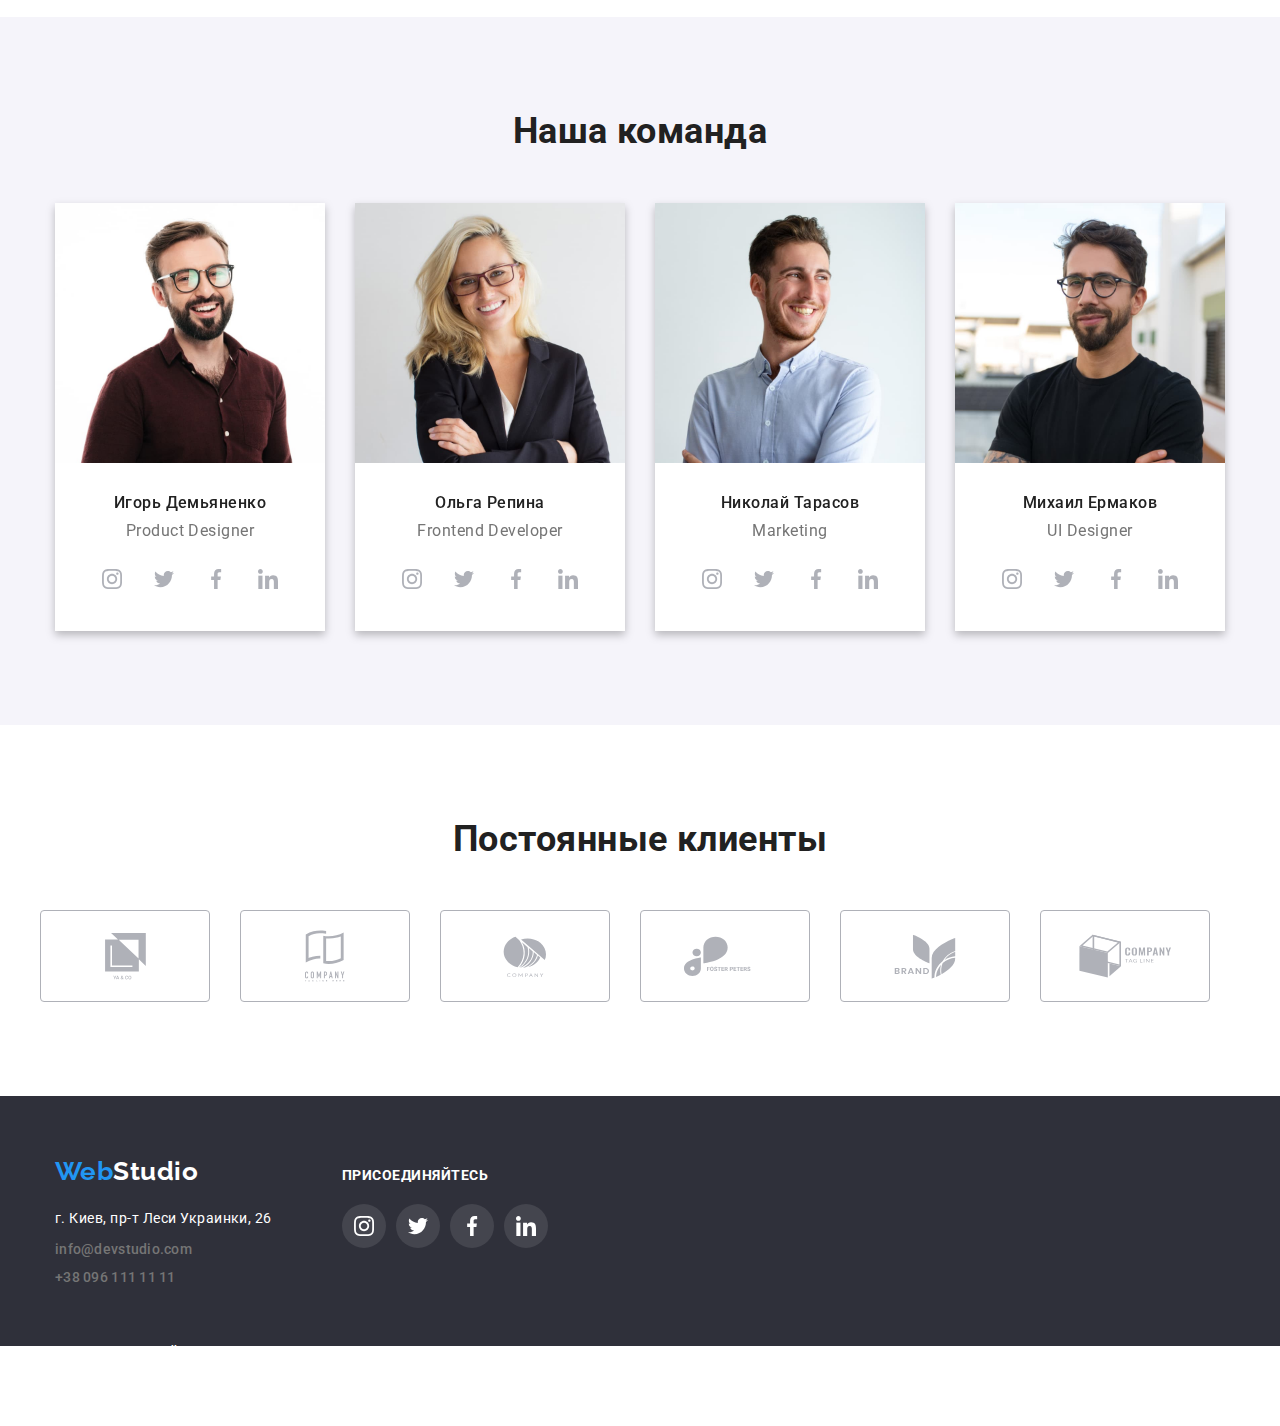
==== commit 81a6d920: "добаляет стили" ====
--- a/index.html
+++ b/index.html
@@ -18,7 +18,7 @@
             <a class="logo underline" href="./index.html"> Web<span class="black-logo">Studio</span></a>
             <ul class="list menu">
                 <li class="menu-item">
-                    <a class="nav-link underline current " href="./index.html">Студия</a>
+                    <a class="nav-link current underline" href="./index.html">Студия</a>
                 </li>
                 <li class="menu-item">
                     <a class="nav-link underline " href="./portfolio.html">Портфолио</a>
@@ -55,7 +55,7 @@
                     <h1 class="description">
                         Эффективные решения <br>для вашего бизнеса           
                      </h1>
-                     <button class="button" type="button">Заказать услугу</button>   
+                     <button class="button" type="button"  data-modal-open>Заказать услугу</button>   
             </section>
             <section class="section">
                <div class="container">
@@ -450,6 +450,63 @@
     
             </footer>
     </main>
+    <div class="backdrop is-hidden" data-modal>
+        <div class="modal" >
+        <button class="modal-close-btn "  type="button"  data-modal-close>  
+            <svg class="icone-btn" width="18" height="18"></svg>
+            <use href="./images/symbol.svg#icon-close" ></use> 
+        </button>
+    </div>
+    </div>
+        
     
+    
+    
+    
+    
+    <!-- Присоединяйтесь -->
+                   <div class="social-footer">
+                    <p class="social-foorer-title">Присоединяйтесь</p>
+                    <ul class="social-foorer-list list">
+                        <li class="social-footer-icon">
+                            <a class="social-footer-link" href="https://www.instagram.com/" 
+                            target="_blank"
+                            rel="noreferrer noopener">
+                            </a>
+                            <svg class="footer-icon" width="20" height="20">
+                                <use href="./images/symbol.svg#icon-instagram"></use>
+                            </svg>
+                        </li>
+                        <li class="social-footer-icon">
+                            <a class="social-footer-link" href="https://twitter.com/"
+                            target="_blank"
+                            rel="noreferrer noopener">
+                        </a>
+                            <svg class="footer-icon" width="20" height="20">
+                                <use href="./images/symbol.svg#icon-twitter" ></use>
+                            </svg>
+                        </li>
+                        <li class="social-footer-icon">
+                            <a class="social-footer-link" href="https://www.facebook.com/"
+                            target="_blank"
+                            rel="noreferrer noopener">
+                        </a>
+                            <svg class="footer-icon" width="20" height="20">
+                                <use href="./images/symbol.svg#icon-facebook"></use>
+                            </svg>
+                        </li>
+                        <li class="social-footer-icon">
+                            <a class="social-footer-link" href="https://www.linkedin.com/" 
+                            target="_blank"
+                            rel="noreferrer noopener">
+                        </a>
+                            <svg class="footer-icon" width="20" height="20">
+                                <use href="./images/symbol.svg#icon-linkedin"></use>
+                            </svg>
+                        </li>
+                    </ul>
+                   </div>
+                </div>
+                <script src="./js/modal.js"></script>
 </body>
 </html>--- a/css/styles.css
+++ b/css/styles.css
@@ -128,6 +128,15 @@
     color: var(--accent-color);
 }
 
+.current::after{
+  content: '';
+  display: block;
+  width: 100%;
+  height: 4px;
+  margin-top: 28px;
+  border-radius: 4px;
+  background: var(--accent-color);
+}
 .social{
 display: flex;
 align-items: center;
@@ -622,9 +631,76 @@
 
 .link-img:hover .overlay,
 .link-img:focus .overlay{
-  transform: translateY(0%);
-}
-
-
-
-
+transform: translateY(0%);  
+}
+
+
+/* Чем мы занимаемся */
+
+.item{
+  position: relative;
+}
+
+.item-list-wrapper{
+font-weight: 700;
+font-size: 14px;
+line-height: 1.14;
+text-align: center;text-transform: uppercase;
+color: var(--page-color);
+background-color: rgba(47, 48, 58, 0.8);;
+position: absolute;
+bottom: 0px;
+padding-top: 27px ;
+padding-bottom: 27px;
+left: 0;
+width: 100%;
+
+}
+
+
+/* модальное окно */
+.backdrop{
+position: fixed;
+top: 0;
+left: 0;
+width: 100vw;
+height: 100vh;
+background-color: rgba(0, 0, 0, 0.2);
+/* z-index: 100; */
+
+}
+
+.modal{
+  position: absolute;
+  top: 50%;
+  left: 50%;
+  transform: translate(-50%, -50%);
+  width: 528px;
+  height: 580px;
+  background-color: var(--page-color);
+  box-shadow: 0px 1px 3px rgba(0, 0, 0, 0.12), 0px 1px 1px rgba(0, 0, 0, 0.14), 0px 2px 1px rgba(0, 0, 0, 0.2);
+  border-radius: 4px;
+}
+
+.icone-btn{
+  fill: var(--logo-text);
+}
+
+.is-hidden{
+  opacity: 0;
+  visibility: hidden;
+  pointer-events: none;
+}
+.modal-close-btn{
+position: absolute;
+  top: 8px;
+  right: 8px;
+  width: 30px;
+  height: 30px;
+  border: 1px solid rgba(0, 0, 0, 0.1);
+  border-radius: 50%;
+  cursor: pointer;
+  padding: 0; 
+}
+
+
